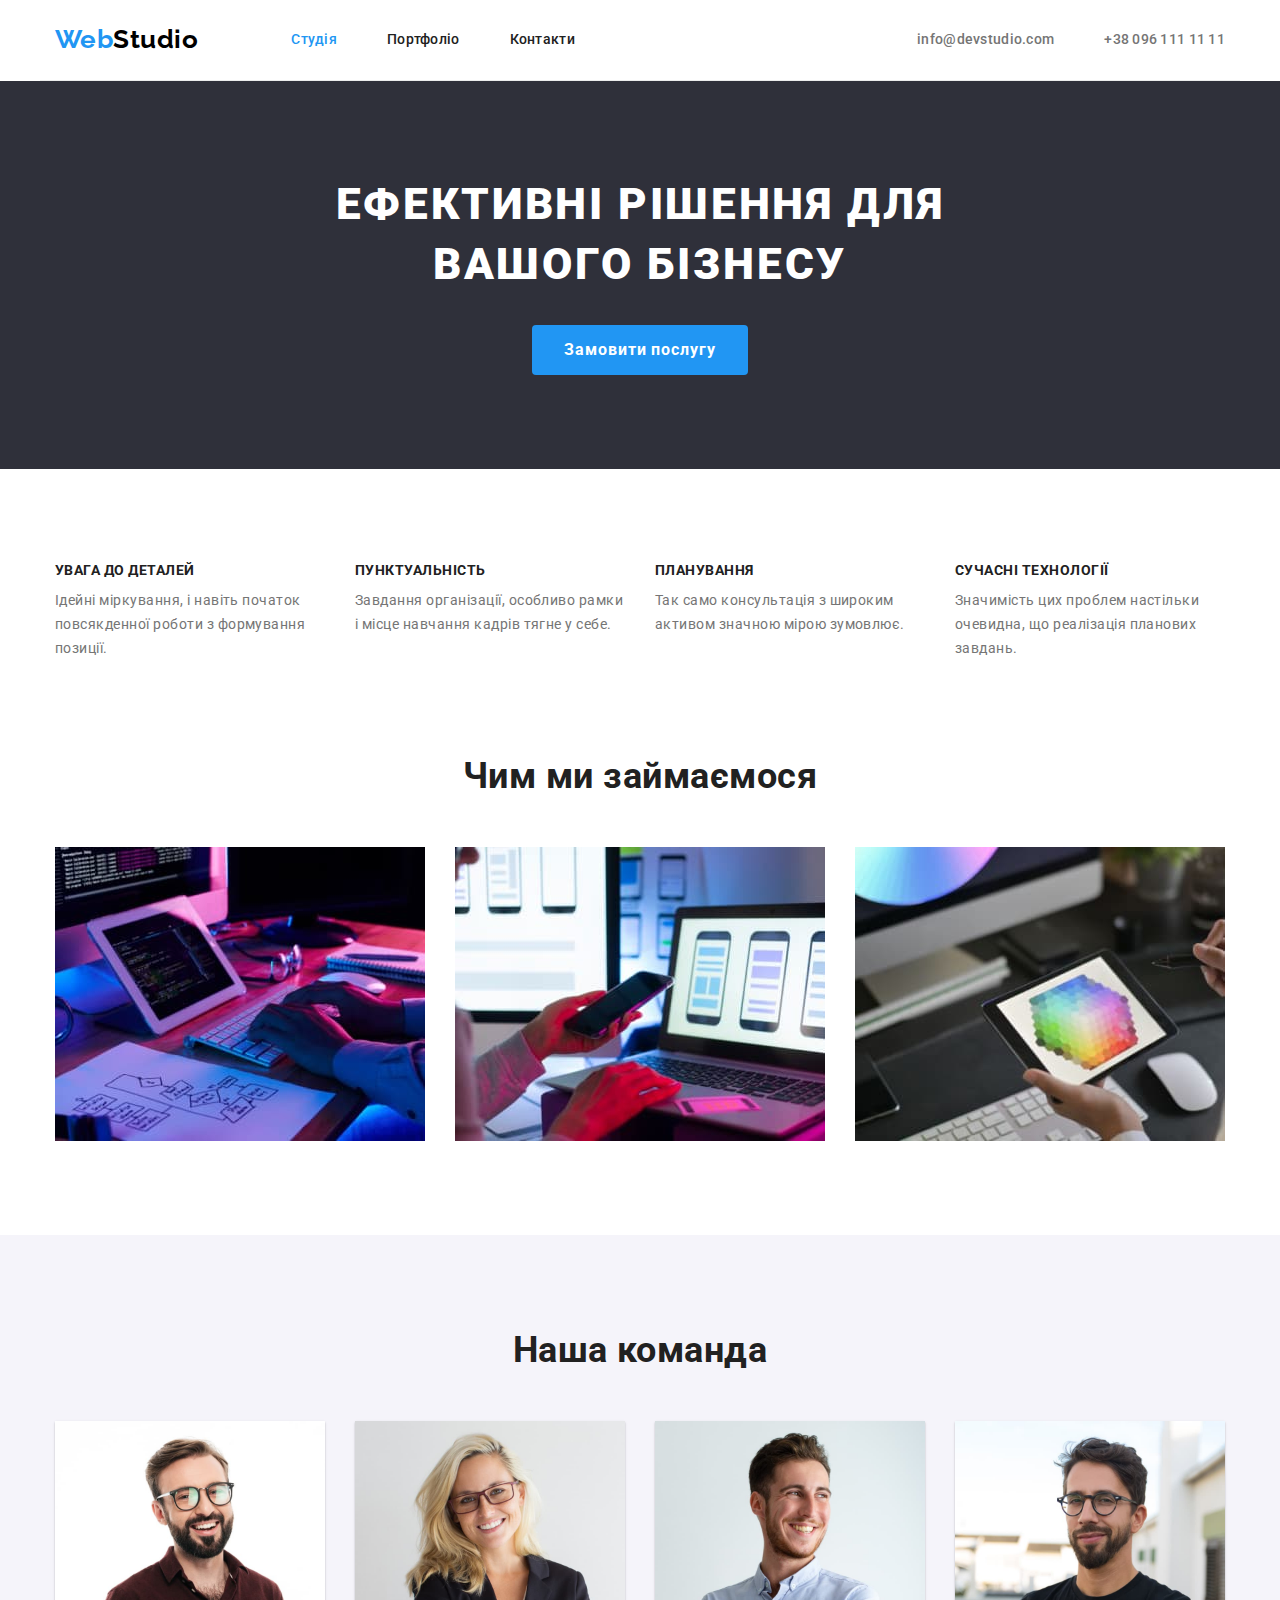
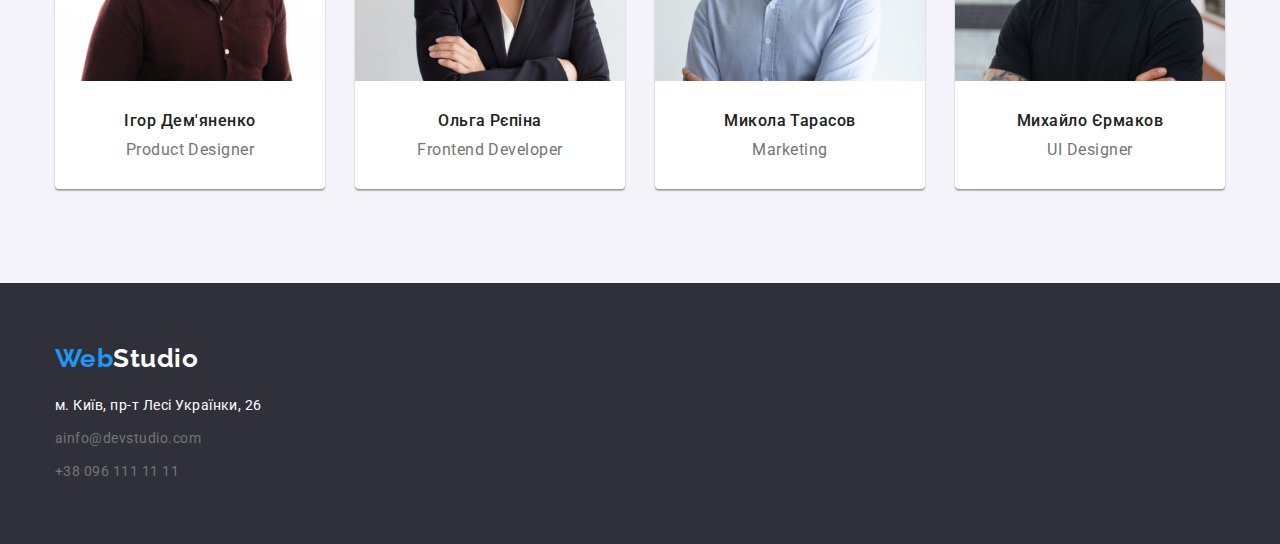
==== index.html @ 68eb2c41 "клонує з goit-markup-hw-03" ====
<!DOCTYPE html>
<html lang="uk">
  <head>
    <meta charset="UTF-8" />
    <meta http-equiv="X-UA-Compatible" content="IE=edge" />
    <meta name="viewport" content="width=device-width, initial-scale=1.0" />
    <title>WebStudio</title>
    <link rel="preconnect" href="https://fonts.googleapis.com" />
    <link rel="preconnect" href="https://fonts.gstatic.com" crossorigin />
    <link
      href="https://fonts.googleapis.com/css2?family=Raleway:wght@700&family=Roboto:wght@400;500;700;900&display=swap"
      rel="stylesheet"
    />
    <link
      rel="stylesheet"
      href="https://cdnjs.cloudflare.com/ajax/libs/modern-normalize/1.1.0/modern-normalize.min.css"
    />
    <link rel="stylesheet" href="./css/styles.css" />
  </head>
  <body>
    <header>
      <div class="container navigation">
        <nav class="site-nav">
          <a href="./index.html" lang="en" class="logo">
            <span class="logo-web">Web</span
            ><span class="logo-studio">Studio</span>
          </a>
          <ul class="site-nav list">
            <li class="site-nav-item">
              <a class="site-nav-link current" href="./index.html">Студія</a>
            </li>
            <li class="site-nav-item">
              <a class="site-nav-link" href="./portfolio.html">Портфоліо</a>
            </li>
            <li class="site-nav-item">
              <a class="site-nav-link" href="#">Контакти</a>
            </li>
          </ul>
        </nav>
        <ul class="contacts list">
          <li class="site-nav-item">
            <a class="contacts-link" href="mailto:info@devstudio.com"
              >info@devstudio.com</a
            >
          </li>
          <li class="site-nav-item">
            <a class="contacts-link" href="tel:+380961111111"
              >+38 096 111 11 11</a
            >
          </li>
        </ul>
      </div>
    </header>
    <main>
      <section class="section hero">
        <div class="container">
          <h1 class="hero-title">Ефективні рішення для вашого бізнесу</h1>
          <button class="hero-button" type="button">Замовити послугу</button>
        </div>
      </section>
      <section class="section">
        <div class="container">
          <h2 class="visually-hidden">Основні переваги</h2>
          <ul class="advantages-list list">
            <li class="avantages-item">
              <h3 class="advantages-secondary-title">Увага до деталей</h3>
              <p class="advantages-text">
                Ідейні міркування, і навіть початок повсякденної роботи з
                формування позиції.
              </p>
            </li>
            <li class="avantages-item">
              <h3 class="advantages-secondary-title">Пунктуальність</h3>
              <p class="advantages-text">
                Завдання організації, особливо рамки і місце навчання кадрів
                тягне у себе.
              </p>
            </li>
            <li class="avantages-item">
              <h3 class="advantages-secondary-title">Планування</h3>
              <p class="advantages-text">
                Так само консультація з широким активом значною мірою зумовлює.
              </p>
            </li>
            <li class="avantages-item">
              <h3 class="advantages-secondary-title">Сучасні технології</h3>
              <p class="advantages-text">
                Значимість цих проблем настільки очевидна, що реалізація
                планових завдань.
              </p>
            </li>
          </ul>
        </div>
      </section>
      <section class="section list">
        <div class="container">
          <h2 class="section-title centered">Чим ми займаємося</h2>
          <ul class="price-list list">
            <li class="price-list-item">
              <img
                src="./images/box1.jpg"
                alt="людина працює за компютером"
                width="370"
              />
            </li>
            <li class="price-list-item">
              <img
                src="./images/box2.jpg"
                alt="людина переглядає сайт"
                width="370"
              />
            </li>
            <li class="price-list-item">
              <img
                src="./images/box3.jpg"
                alt="людина вибирає колір "
                width="370"
              />
            </li>
          </ul>
        </div>
      </section>
      <section class="section team">
        <div class="container">
          <h2 class="section-title centered">Наша команда</h2>
          <ul class="team-list list">
            <li class="team-cards">
              <img
                src="./images/igor.jpg"
                alt="Ігор Дем'яненко"
                width="270"
                height="260"
              />
              <div class="team-list-text">
                <h3 class="team-title">Ігор Дем'яненко</h3>
                <p class="team-text" lang="en">Product Designer</p>
              </div>
            </li>
            <li class="team-cards">
              <img
                src="./images/olga.jpg"
                alt="Ольга Рєпіна"
                width="270"
                height="260"
              />
              <div class="team-list-text">
                <h3 class="team-title">Ольга Рєпіна</h3>
                <p class="team-text" lang="en">Frontend Developer</p>
              </div>
            </li>
            <li class="team-cards">
              <img
                src="./images/mukola.jpg"
                alt="Микола Тарасов"
                width="270"
                height="260"
              />
              <div class="team-list-text">
                <h3 class="team-title">Микола Тарасов</h3>
                <p class="team-text" lang="en">Marketing</p>
              </div>
            </li>
            <li class="team-cards">
              <img
                src="./images/myhailo.jpg"
                alt="Микола Тарасов"
                width="270"
                height="260"
              />
              <div class="team-list-text">
                <h3 class="team-title">Михайло Єрмаков</h3>
                <p class="team-text" lang="en">UI Designer</p>
              </div>
            </li>
          </ul>
        </div>
      </section>
    </main>
    <footer class="footer">
      <div class="container">
        <a class="logo-footer" href="./index.html" lang="en"
          ><span class="logo-web-footer">Web</span
          ><span class="logo-studio-footer">Studio</span></a
        >
        <address>
          <ul class="list">
            <li>
              <a
                class="footer-maps-link"
                href="https://goo.gl/maps/6qPxD2orj38JxUZa8"
                target="_blank"
                rel="noopener noreferrer nofollow"
                >м. Київ, пр-т Лесі Українки, 26</a
              >
            </li>
            <li>
              <a class="footer-contact-link" href="mailto:ainfo@devstudio.com"
                >ainfo@devstudio.com</a
              >
            </li>
            <li>
              <a class="footer-contact-link tell" href="tel:+380961111111"
                >+38 096 111 11 11</a
              >
            </li>
          </ul>
        </address>
      </div>
    </footer>
  </body>
</html>
---- css/styles.css ----
:root {
   --title-text-color: #212121;
   --accent-color: #2196f3;
   --primary-white-color: #ffffff;
   --primaty-text-color: #757575;
   --title-text-color: #212121;
   --bg-team-color: #f5f4fa;

}



.visually-hidden {
      position: absolute;
      white-space: nowrap;
      width: 1px;
      height: 1px;
      overflow: hidden;
      border: 0;
      padding: 0;
      clip: rect(0 0 0 0);
      clip-path: inset(50%);
      margin: -1px;
  }



body {
    background-color: #ffffff;
    color: var(--primaty-text-color);

    font-family: 'Roboto', sans-serif;
    letter-spacing: 0.03em;
}

.section {
    padding-top: 94px;
    padding-bottom: 94px;
    /* outline: 3px dashed green; */
}

.list {
    list-style: none;
    margin: 0px;
    padding: 0px;
}

.container {
    width: 100%;
    max-width: 1200px;
    margin: 0 auto;
    padding-right: 15px;
    padding-left: 15px;

    /* outline: 2px solid red; */
}

img {
    display: block;
    max-width: 100%;
    height: auto;
}


/* CSS для Index.html */

/* Хедер index.html і portfilio.html*/

.navigation {
    display: flex;
    padding-top: 24px;
    padding-bottom: 25px;
    border-bottom: 1px solid #ececec;
    
}
.logo {
    margin-right: 93px;

    font-family: 'Raleway', sans-serif;
    font-weight: 700;
    font-size: 26px;
    line-height: 1.19;
    text-decoration: none;
    cursor: pointer;
}
.logo-web{
    padding-top: 24px;
    padding-bottom: 25px;

    color: #2196f3; 
    
}

.logo-studio{
    padding-top: 24px;
    padding-bottom: 25px; 

    color: #000000;  
}

.site-nav {
    display: flex;
    align-items: center;
}

.site-nav-item:not(:last-child){
    margin-right: 50px;
}

.site-nav-link {
    padding-top: 32px;
    padding-bottom: 32px;

    color: var(--title-text-color);
    font-weight: 500;
    font-size: 14px;
    line-height: 1.14;
    letter-spacing: 0.02em;
    text-decoration: none;
    cursor: pointer;
}
.site-nav-link:hover,
.site-nav-link:focus {
    color: var(--accent-color); 
}

.site-nav-link.current {
    color: var(--accent-color);
}

/* Контакти */

.contacts {
    display: flex;
    margin: 0px;
    margin-left: auto;
    align-items: center;
}
.contacts-link {
    padding-top: 32px;
    padding-bottom: 32px;

    color: var(--primaty-text-color); 
    font-weight: 500;
    font-size: 14px;
    line-height: 1.14;
    letter-spacing: 0.02em;
    text-decoration: none;
    cursor: pointer;
}

.contacts-link:hover,
.contacts-link:focus {
    color: var(--accent-color); 
} 
/* Мейн */
/* фон герою додав щоб було видно заголовок */

/* Герой */
.hero{
    background-color: #2f303a; 
    text-align: center;
}

.section-title.centered {
    text-align: center;
}

.hero-title {
    height: 120px;
    width: 696px;
    margin: 0 auto;
    margin-bottom: 30px;

    color: #ffffff; 
    font-weight: 900;
    font-size: 44px;
    line-height: 1.36;
    letter-spacing: 0.06em;
    text-transform: uppercase;
}

.hero-button {
    padding: 10px 32px;
    border: 0px solid transparent;
    border-radius: 4px;

    background-color: var(--accent-color); 
    color: var(--primary-white-color);   
    font-style: inherit;
    font-weight: 700;
    font-size: 16px;
    line-height: 1.9;
    letter-spacing: 0.06em;
    cursor: pointer;
}

.hero-button:hover,
.hero-button:focus {
    background: #188ce8;
    box-shadow: 0px 4px 4px rgba(0, 0, 0, 0.15);
}

 /* Переваги */

 .advantages-list {
    display: flex;
 }

 .avantages-item {
    width: calc((100% - 3 * 30px)/4);
    margin-right: 30px;
 }
 
 .avantages-item:last-child {
    margin-right: 0;
 }

.advantages-secondary-title {
    margin-top: 0px;
    margin-bottom: 10px;

    color: var(--title-text-color);
    font-weight: 700;
    font-size: 14px;
    line-height: 1.14;
    text-transform: uppercase;
}

.advantages-text {
    margin: 0px;

    font-size: 14px;
    line-height: 1.71;
}

/* Чим ми займаємось */


.section-title {
    margin-top: 0px;
    margin-bottom: 50px;

    color: var(--title-text-color);
    font-weight: 700;
    font-size: 36px;
    line-height: 1.17;
}

.price-list {
    display: flex;
}

.price-list-item {
    width: calc((100%-60px)/3);
}

.price-list-item:not(:last-child) {
    margin-right: 30px;
}

.section.list {
    padding-top: 0px;
    padding-bottom: 94px; 
}


/* Наша команда */

.section.team {
    background-color: #f5f4fA;;
}

.team-list {
    display: flex;
}

.team-cards {
    background: #ffffff;
    width: calc((100%-90px)/4);
    box-shadow: 0px 1px 3px rgba(0, 0, 0, 0.12),
                0px 1px 1px rgba(0, 0, 0, 0.14),
                0px 2px 1px rgba(0, 0, 0, 0.2);
    border-radius: 0px 0px 4px 4px;
}

.team-cards:not(:last-child) {
    margin-right: 30px;
}

.team-list-text {
    padding-top: 30px;
    padding-bottom: 30px;
    text-align: center;
}


.team-title {
    margin-top: 0px;
    margin-bottom: 10px;

    color: var(--title-text-color);
    font-weight: 500;
    font-size: 16px;
    line-height: 1.19;
    text-align: center; 
}

.team-text {
    margin: 0px;

    font-size: 16px;
    line-height: 1.19;
    text-align: center;
}

/* Футер index.html і portfilio.html*/
.footer{
    padding-top: 60px;
    padding-bottom: 60px;

    background-color: #2f303a; 
}

.logo-footer{
    display: inline-block;
    margin-bottom: 20px;

    font-family: 'Raleway', sans-serif;
    font-weight: 700;
    font-size: 26px;
    line-height: 1.19;
    text-decoration: none;
    cursor: pointer;
}

.footer-maps-link,
.footer-contact-link {
    display: inline-block;
    
}

.logo-web-footer{
    color: #2196f3; 
}

.logo-studio-footer{
    color: #ffffff; 
}

.footer-maps-link {
    margin-bottom: 9px;

    color: #ffffff;
    font-style: normal;
    font-weight: 400; 
    font-size: 14px;
    line-height: 1.71;
    text-decoration: none;
    cursor: pointer;
}

.footer-contact-link {
    margin-bottom: 9px;

    color: #757575;
    font-style: normal;
    font-weight: 400;
    font-size: 14px;
    line-height: 1.71;
    text-decoration: none;

    cursor: pointer;
}

.footer-contact-link.tell {
    margin-bottom: 0px;
}


.footer-maps-link:hover,
.footer-contact-link:hover {
    color: var(--accent-color);
}

.footer-maps-link:focus,
.footer-contact-link:focus {
    color: var(--accent-color);
}




/* CSS для portfolio.html */

.portfolio-button {
    display: flex;
    justify-content: center;
    margin-bottom: 50px;

    background: var(--primary-white-color);
    
}
.portfolio-button-filter.first {
    padding-right: 25px;
    padding-left: 25px;
}

.portfolio-button-filter {
    padding: 6px 22px;

    color: #212121;
    background-color: #f5f4fA;
    font-family: inherit;
    font-weight: 500;
    font-size: 16px;
    line-height: 26px;
    cursor: pointer;
    
    border: 0px solid transparent;
    border-radius: 4px;
}

.portfolio-button-item:not(:last-child) {
    margin-right: 8px;
}


.portfolio-button-filter:hover{
    color: #ffffff;
    background: #2196f3;
    border-radius: 4px;
    
    box-shadow: 0px 3px 1px rgba(0, 0, 0, 0.1), 
    0px 1px 2px rgba(0, 0, 0, 0.08), 
    0px 2px 2px rgba(0, 0, 0, 0.12);
    
}

.portfolio-list {
    display: flex;
    flex-wrap: wrap; 
}

.portfolio-list-item{
    width: 370px;
    border: 1px solid #EEEEEE;
}

.portfolio-list-item:not(:nth-child(3n)) {
    margin-right: 30px;
}

.portfolio-list-item:not(:nth-last-child(-n+3)) {
    margin-bottom: 30px;
}


.portfolio-title {
    margin-top: 0px;
    margin-bottom: 4px;
   
    color: var(--title-text-color);
    font-weight: 700;
    font-size: 18px;
    line-height: 2;
    letter-spacing: 0.06em;

}

.portfolio-text { 
    margin: 0px;

    font-size: 16px;
    line-height: 1.9;
}

.portfolio-list-text {
    padding: 20px 24px;
}
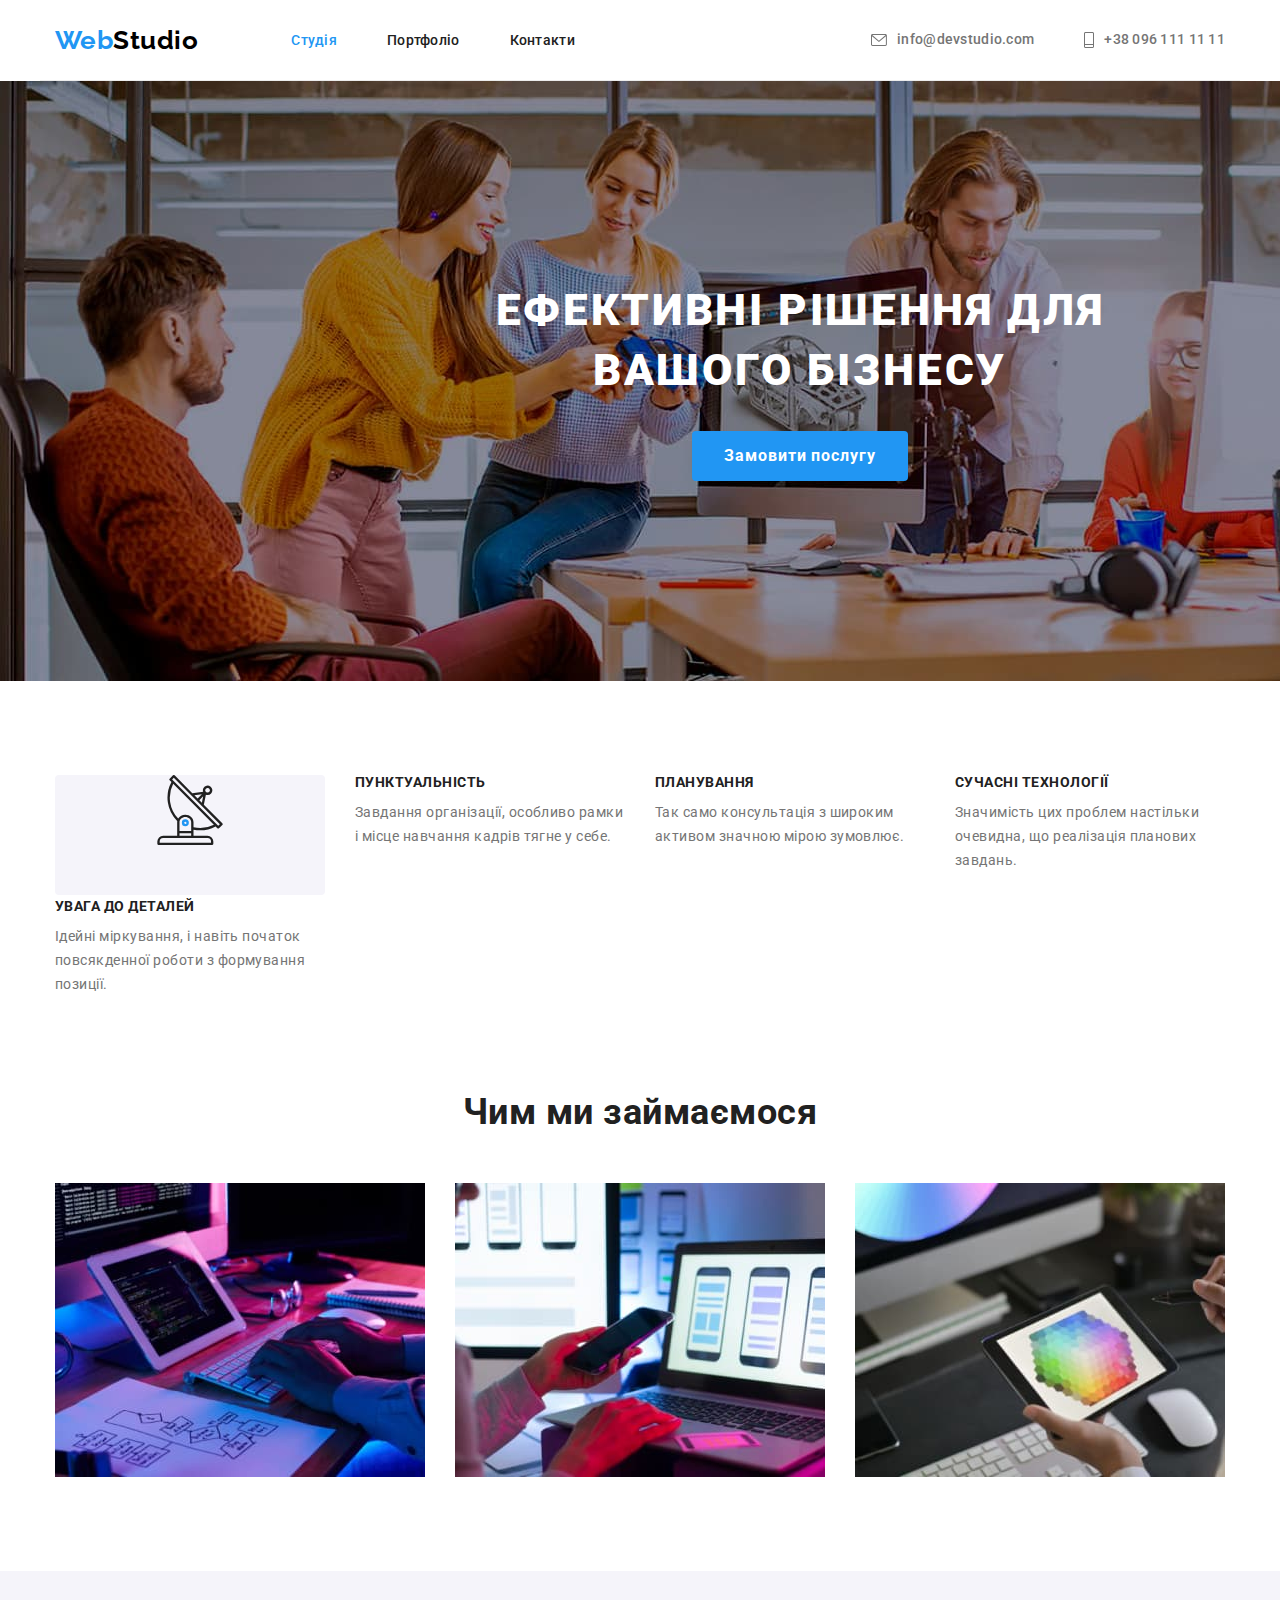
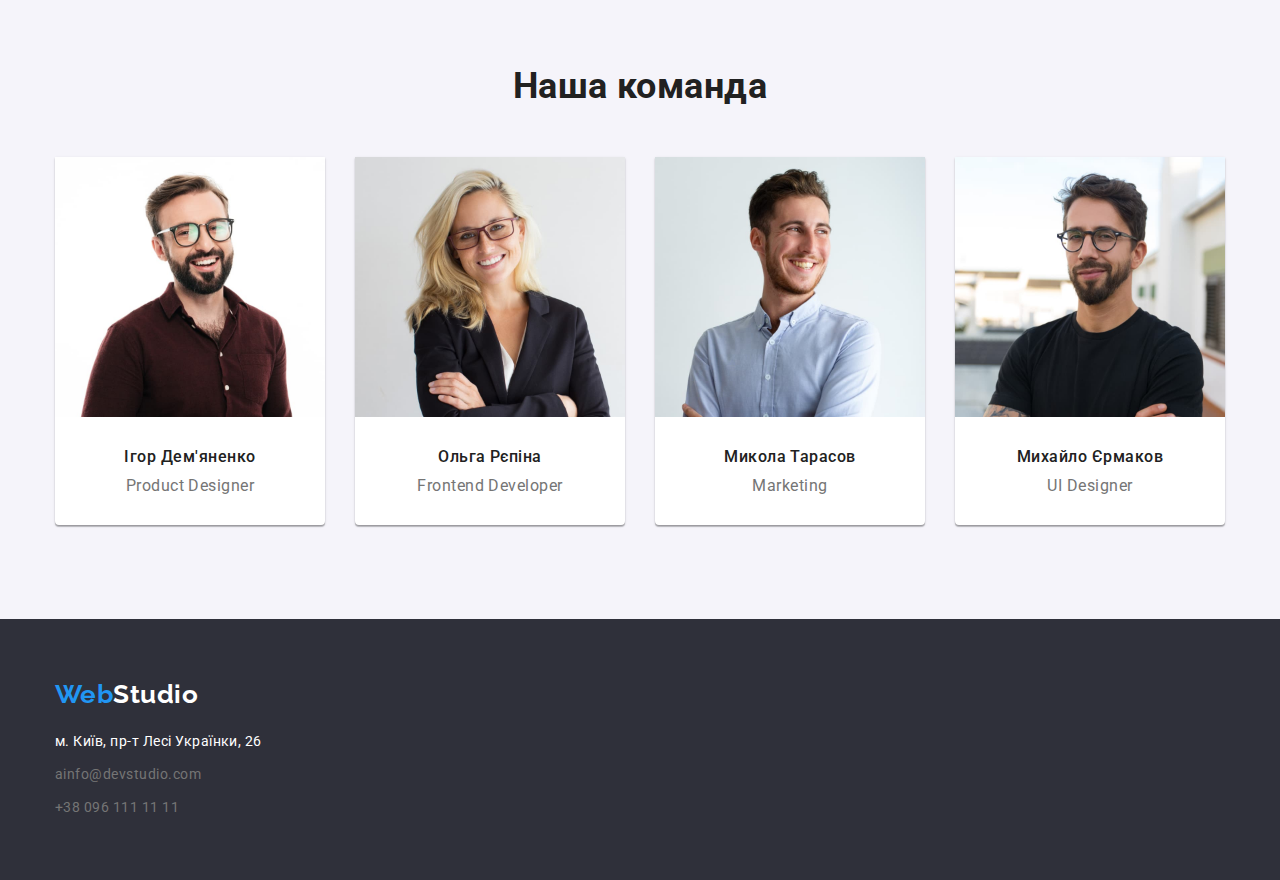
==== commit dc14c03d: "Додає фон герою і конферт і тел" ====
--- a/index.html
+++ b/index.html
@@ -39,23 +39,39 @@
         </nav>
         <ul class="contacts list">
           <li class="site-nav-item">
-            <a class="contacts-link" href="mailto:info@devstudio.com"
-              >info@devstudio.com</a
+            <a class="contacts-link" href="mailto:info@devstudio.com">
+              <svg class="contacts-icon">
+                <use
+                  href="./images/icons.svg#icon-envelope"
+                  width="16px"
+                  height="12px"
+                ></use>
+              </svg>
+              info@devstudio.com</a
             >
           </li>
           <li class="site-nav-item">
-            <a class="contacts-link" href="tel:+380961111111"
-              >+38 096 111 11 11</a
+            <a class="contacts-link" href="tel:+380961111111">
+              <svg class="contacts-icon-tell">
+                <use
+                  href="./images/icons.svg#icon-smartphone"
+                  width="10px"
+                  height="16px"
+                ></use>
+              </svg>
+              +38 096 111 11 11</a
             >
           </li>
         </ul>
       </div>
     </header>
     <main>
-      <section class="section hero">
-        <div class="container">
-          <h1 class="hero-title">Ефективні рішення для вашого бізнесу</h1>
-          <button class="hero-button" type="button">Замовити послугу</button>
+      <section class="section-hero">
+        <div class="container">
+          <div class="hero-pos">
+            <h1 class="hero-title">Ефективні рішення для вашого бізнесу</h1>
+            <button class="hero-button" type="button">Замовити послугу</button>
+          </div>
         </div>
       </section>
       <section class="section">
@@ -63,6 +79,13 @@
           <h2 class="visually-hidden">Основні переваги</h2>
           <ul class="advantages-list list">
             <li class="avantages-item">
+              <svg class="advantages-icon">
+                <use
+                  href="./images/icons.svg#icon-antenna"
+                  wight="70px"
+                  height="70px"
+                ></use>
+              </svg>
               <h3 class="advantages-secondary-title">Увага до деталей</h3>
               <p class="advantages-text">
                 Ідейні міркування, і навіть початок повсякденної роботи з
--- a/css/styles.css
+++ b/css/styles.css
@@ -5,6 +5,7 @@
    --primaty-text-color: #757575;
    --title-text-color: #212121;
    --bg-team-color: #f5f4fa;
+   --bg-color:#2f303a;
 
 }
 
@@ -68,8 +69,6 @@
 
 .navigation {
     display: flex;
-    padding-top: 24px;
-    padding-bottom: 25px;
     border-bottom: 1px solid #ececec;
     
 }
@@ -137,16 +136,34 @@
     align-items: center;
 }
 .contacts-link {
+    display: flex;
+    align-items: center;
+    gap: 10px;
+    width: 100%;
+    height: 100%;
     padding-top: 32px;
     padding-bottom: 32px;
 
     color: var(--primaty-text-color); 
+    fill: var(--primaty-text-color);
     font-weight: 500;
     font-size: 14px;
     line-height: 1.14;
     letter-spacing: 0.02em;
     text-decoration: none;
     cursor: pointer;
+}
+
+.contacts-icon {
+    width: 16px;
+    height: 12px;
+    fill: currentColor;
+}
+
+.contacts-icon-tell {
+    fill: currentColor;
+    width: 10px;
+    height: 16px;
 }
 
 .contacts-link:hover,
@@ -157,10 +174,24 @@
 /* фон герою додав щоб було видно заголовок */
 
 /* Герой */
-.hero{
-    background-color: #2f303a; 
+.section-hero{
+    margin-right: auto;
+    margin-left: auto;
+    width: 1600px;
+    height: 600px;
+    background-color: var(--bg-color);
+    background-image: url(../images/herobg.jpg);
+    background-repeat: no-repeat;
+    background-position: center;
     text-align: center;
-}
+    
+}
+
+.hero-pos {
+    padding-top: 200px;
+    padding-bottom: 200px;
+}
+
 
 .section-title.centered {
     text-align: center;
@@ -205,6 +236,13 @@
 
  .advantages-list {
     display: flex;
+ }
+
+ .advantages-icon {
+    width: 270px;
+    height: 120px;
+    background-color: #F5F4FA;
+    border-radius: 4px;
  }
 
  .avantages-item {
@@ -319,7 +357,7 @@
     padding-top: 60px;
     padding-bottom: 60px;
 
-    background-color: #2f303a; 
+    background-color: var(--bg-color);
 }
 
 .logo-footer{
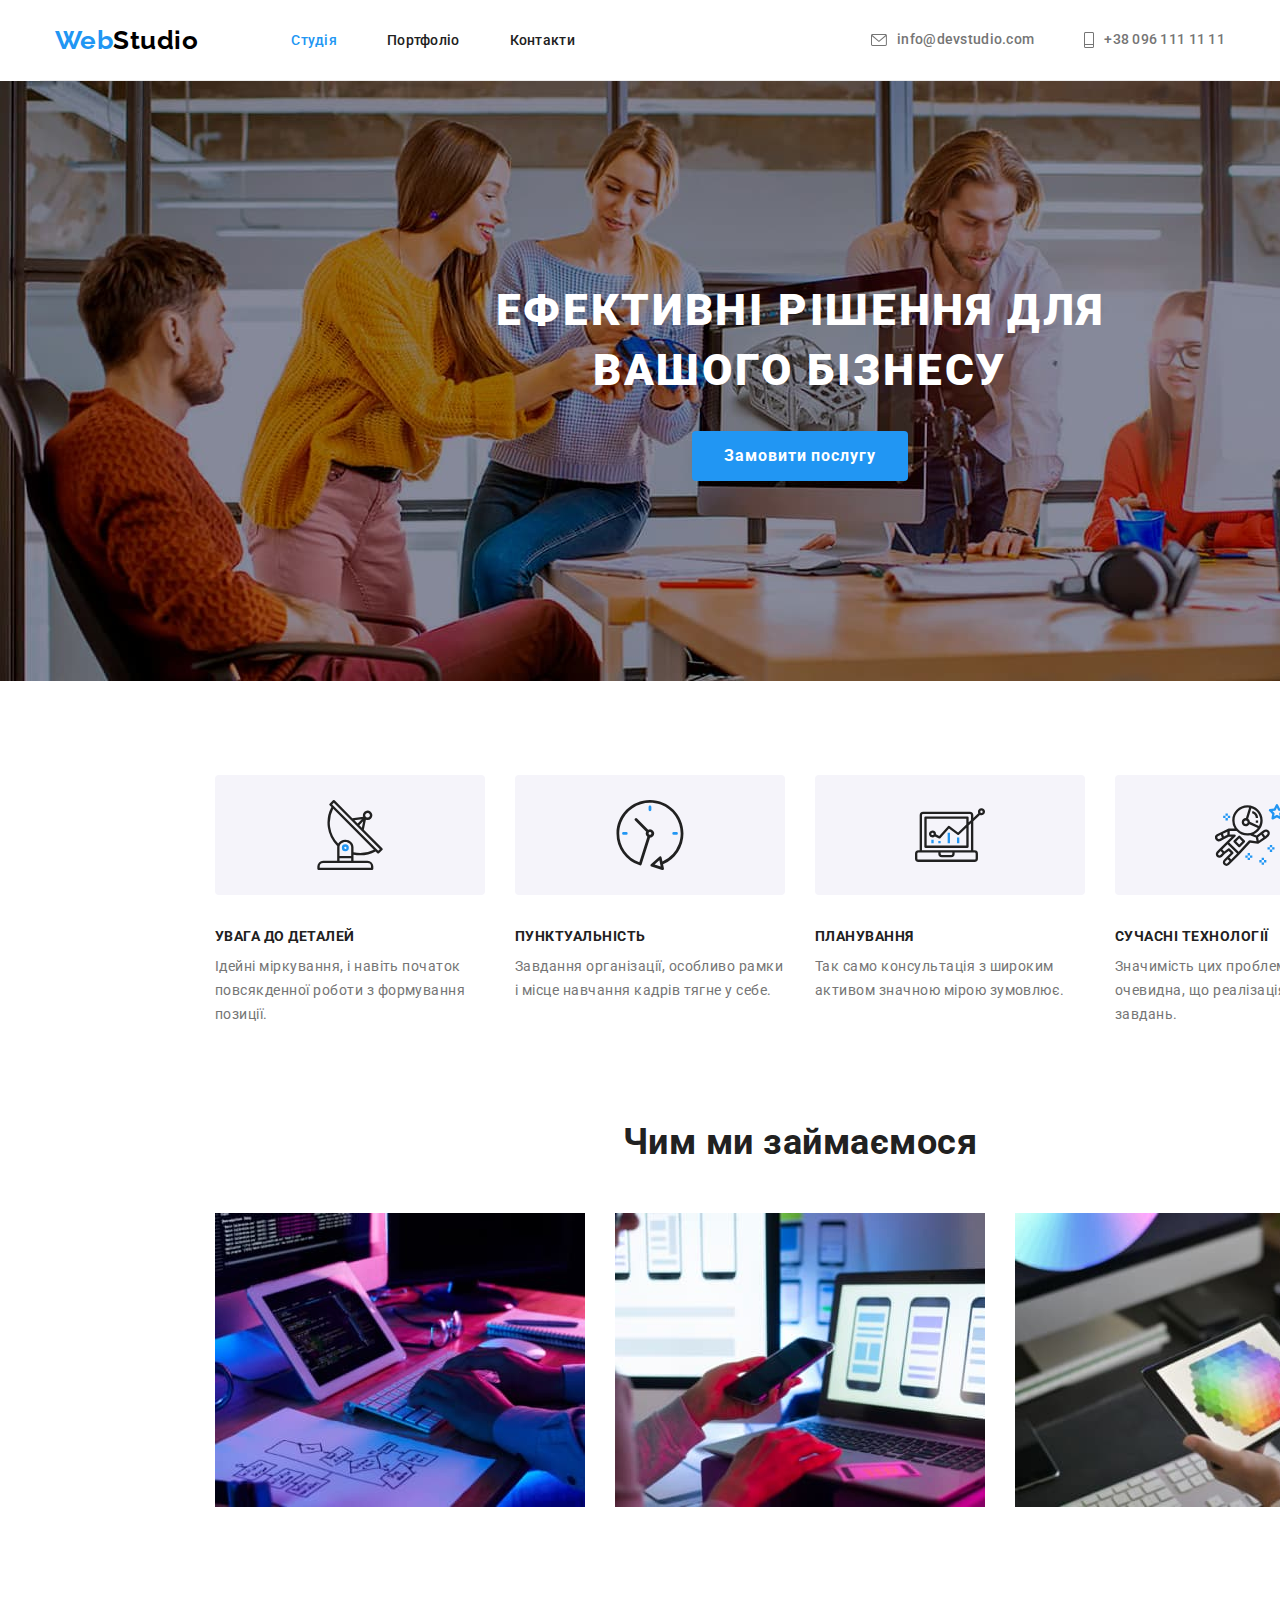
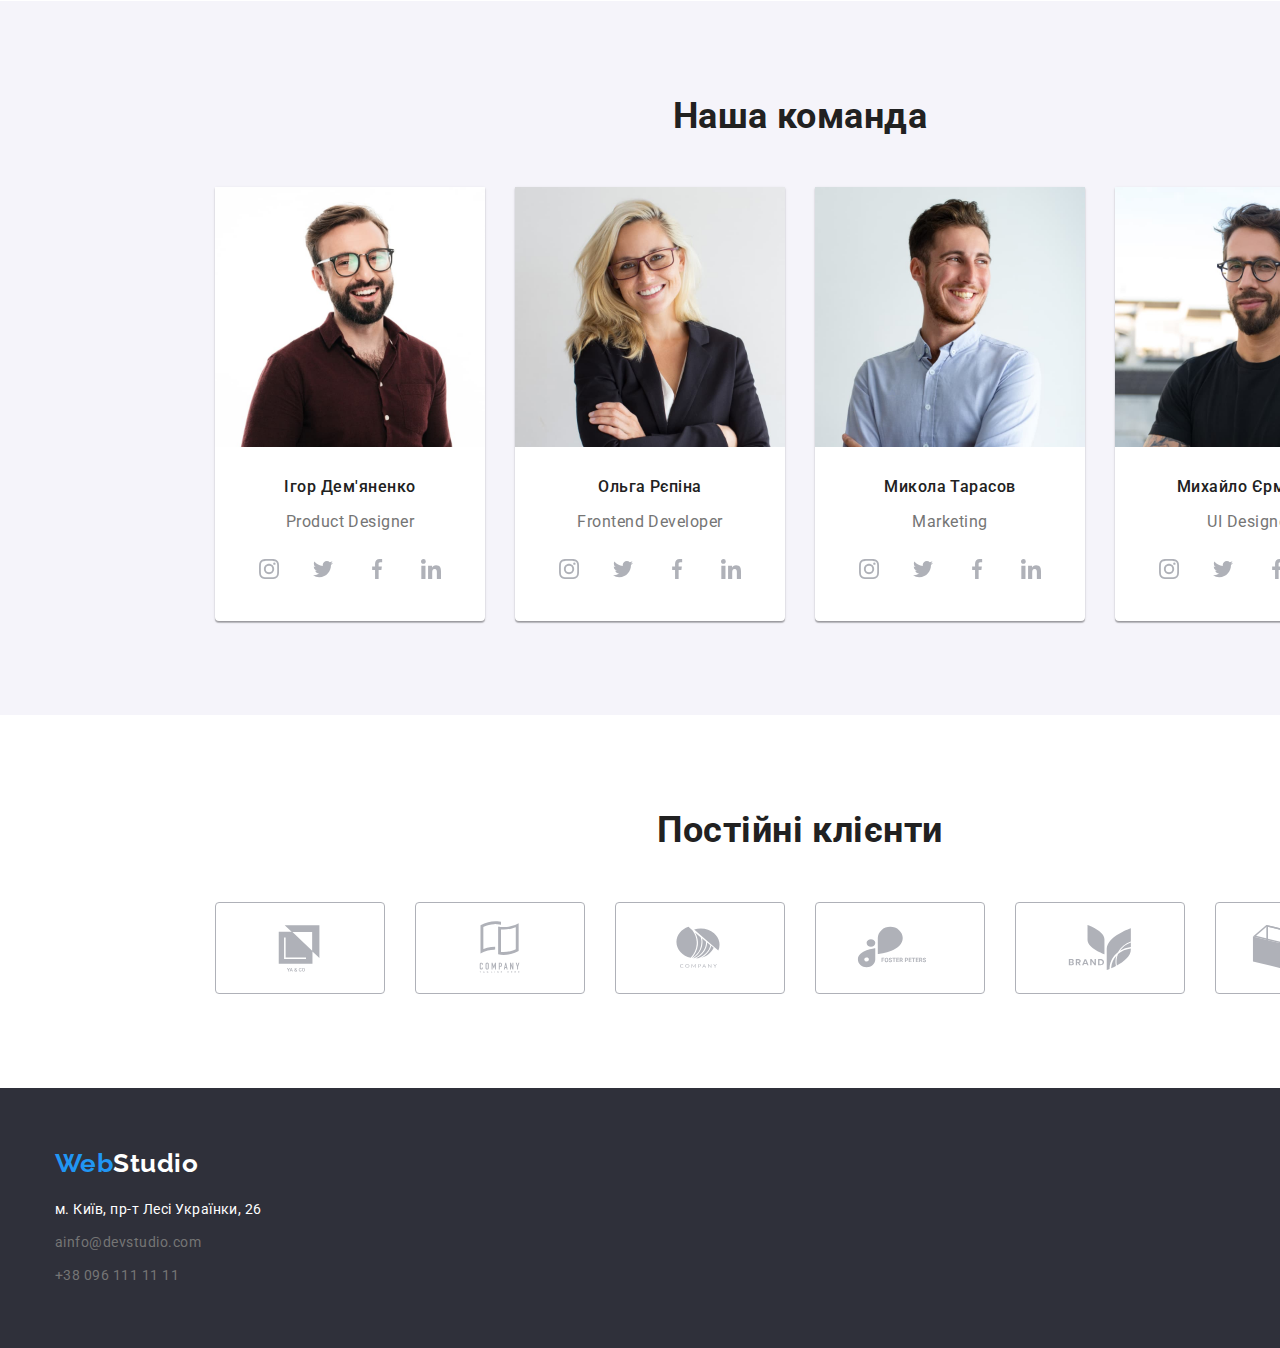
==== commit 0582359f: "Додає іконки соц-мереж і клієнтів" ====
--- a/index.html
+++ b/index.html
@@ -40,24 +40,16 @@
         <ul class="contacts list">
           <li class="site-nav-item">
             <a class="contacts-link" href="mailto:info@devstudio.com">
-              <svg class="contacts-icon">
-                <use
-                  href="./images/icons.svg#icon-envelope"
-                  width="16px"
-                  height="12px"
-                ></use>
+              <svg class="contacts-icon" width="16px" height="12px">
+                <use href="./images/icons.svg#icon-envelope"></use>
               </svg>
               info@devstudio.com</a
             >
           </li>
           <li class="site-nav-item">
             <a class="contacts-link" href="tel:+380961111111">
-              <svg class="contacts-icon-tell">
-                <use
-                  href="./images/icons.svg#icon-smartphone"
-                  width="10px"
-                  height="16px"
-                ></use>
+              <svg class="contacts-icon" width="10px" height="16px">
+                <use href="./images/icons.svg#icon-smartphone"></use>
               </svg>
               +38 096 111 11 11</a
             >
@@ -79,12 +71,8 @@
           <h2 class="visually-hidden">Основні переваги</h2>
           <ul class="advantages-list list">
             <li class="avantages-item">
-              <svg class="advantages-icon">
-                <use
-                  href="./images/icons.svg#icon-antenna"
-                  wight="70px"
-                  height="70px"
-                ></use>
+              <svg class="advantages-icon" wight="70px" height="70px">
+                <use href="./images/icons.svg#icon-antenna"></use>
               </svg>
               <h3 class="advantages-secondary-title">Увага до деталей</h3>
               <p class="advantages-text">
@@ -93,6 +81,9 @@
               </p>
             </li>
             <li class="avantages-item">
+              <svg class="advantages-icon" wight="70px" height="70px">
+                <use href="./images/icons.svg#icon-clock"></use>
+              </svg>
               <h3 class="advantages-secondary-title">Пунктуальність</h3>
               <p class="advantages-text">
                 Завдання організації, особливо рамки і місце навчання кадрів
@@ -100,12 +91,18 @@
               </p>
             </li>
             <li class="avantages-item">
+              <svg class="advantages-icon" wight="70px" height="70px">
+                <use href="./images/icons.svg#icon-diagram"></use>
+              </svg>
               <h3 class="advantages-secondary-title">Планування</h3>
               <p class="advantages-text">
                 Так само консультація з широким активом значною мірою зумовлює.
               </p>
             </li>
             <li class="avantages-item">
+              <svg class="advantages-icon" wight="70px" height="70px">
+                <use href="./images/icons.svg#icon-astronaut"></use>
+              </svg>
               <h3 class="advantages-secondary-title">Сучасні технології</h3>
               <p class="advantages-text">
                 Значимість цих проблем настільки очевидна, що реалізація
@@ -157,6 +154,36 @@
               <div class="team-list-text">
                 <h3 class="team-title">Ігор Дем'яненко</h3>
                 <p class="team-text" lang="en">Product Designer</p>
+                <ul class="team-net list">
+                  <li class="team-item">
+                    <a class="team-link" href="">
+                      <svg class="team-icon" width="20px" height="20px">
+                        <use href="./images/icons.svg#icon-instagram"></use>
+                      </svg>
+                    </a>
+                  </li>
+                  <li>
+                    <a class="team-link" href="">
+                      <svg class="team-icon" width="20px" height="20px">
+                        <use href="./images/icons.svg#icon-twitter"></use>
+                      </svg>
+                    </a>
+                  </li>
+                  <li>
+                    <a class="team-link" href="">
+                      <svg class="team-icon" width="20px" height="20px">
+                        <use href="./images/icons.svg#icon-facebook"></use>
+                      </svg>
+                    </a>
+                  </li>
+                  <li>
+                    <a class="team-link" href="">
+                      <svg class="team-icon" width="20px" height="20px">
+                        <use href="./images/icons.svg#icon-linkedin"></use>
+                      </svg>
+                    </a>
+                  </li>
+                </ul>
               </div>
             </li>
             <li class="team-cards">
@@ -169,6 +196,36 @@
               <div class="team-list-text">
                 <h3 class="team-title">Ольга Рєпіна</h3>
                 <p class="team-text" lang="en">Frontend Developer</p>
+                <ul class="team-net list">
+                  <li class="team-item">
+                    <a class="team-link" href="">
+                      <svg class="team-icon" width="20px" height="20px">
+                        <use href="./images/icons.svg#icon-instagram"></use>
+                      </svg>
+                    </a>
+                  </li>
+                  <li>
+                    <a class="team-link" href="">
+                      <svg class="team-icon" width="20px" height="20px">
+                        <use href="./images/icons.svg#icon-twitter"></use>
+                      </svg>
+                    </a>
+                  </li>
+                  <li>
+                    <a class="team-link" href="">
+                      <svg class="team-icon" width="20px" height="20px">
+                        <use href="./images/icons.svg#icon-facebook"></use>
+                      </svg>
+                    </a>
+                  </li>
+                  <li>
+                    <a class="team-link" href="">
+                      <svg class="team-icon" width="20px" height="20px">
+                        <use href="./images/icons.svg#icon-linkedin"></use>
+                      </svg>
+                    </a>
+                  </li>
+                </ul>
               </div>
             </li>
             <li class="team-cards">
@@ -181,6 +238,36 @@
               <div class="team-list-text">
                 <h3 class="team-title">Микола Тарасов</h3>
                 <p class="team-text" lang="en">Marketing</p>
+                <ul class="team-net list">
+                  <li class="team-item">
+                    <a class="team-link" href="">
+                      <svg class="team-icon" width="20px" height="20px">
+                        <use href="./images/icons.svg#icon-instagram"></use>
+                      </svg>
+                    </a>
+                  </li>
+                  <li>
+                    <a class="team-link" href="">
+                      <svg class="team-icon" width="20px" height="20px">
+                        <use href="./images/icons.svg#icon-twitter"></use>
+                      </svg>
+                    </a>
+                  </li>
+                  <li>
+                    <a class="team-link" href="">
+                      <svg class="team-icon" width="20px" height="20px">
+                        <use href="./images/icons.svg#icon-facebook"></use>
+                      </svg>
+                    </a>
+                  </li>
+                  <li>
+                    <a class="team-link" href="">
+                      <svg class="team-icon" width="20px" height="20px">
+                        <use href="./images/icons.svg#icon-linkedin"></use>
+                      </svg>
+                    </a>
+                  </li>
+                </ul>
               </div>
             </li>
             <li class="team-cards">
@@ -193,7 +280,86 @@
               <div class="team-list-text">
                 <h3 class="team-title">Михайло Єрмаков</h3>
                 <p class="team-text" lang="en">UI Designer</p>
+                <ul class="team-net list">
+                  <li class="team-item">
+                    <a class="team-link" href="">
+                      <svg class="team-icon" width="20px" height="20px">
+                        <use href="./images/icons.svg#icon-instagram"></use>
+                      </svg>
+                    </a>
+                  </li>
+                  <li>
+                    <a class="team-link" href="">
+                      <svg class="team-icon" width="20px" height="20px">
+                        <use href="./images/icons.svg#icon-twitter"></use>
+                      </svg>
+                    </a>
+                  </li>
+                  <li>
+                    <a class="team-link" href="">
+                      <svg class="team-icon" width="20px" height="20px">
+                        <use href="./images/icons.svg#icon-facebook"></use>
+                      </svg>
+                    </a>
+                  </li>
+                  <li>
+                    <a class="team-link" href="">
+                      <svg class="team-icon" width="20px" height="20px">
+                        <use href="./images/icons.svg#icon-linkedin"></use>
+                      </svg>
+                    </a>
+                  </li>
+                </ul>
               </div>
+            </li>
+          </ul>
+        </div>
+      </section>
+      <section class="section">
+        <div class="container">
+          <h2 class="section-title centered">Постійні клієнти</h2>
+          <ul class="clients list">
+            <li class="clients-item">
+              <a class="clients-link" href=""
+                ><svg class="clients-icon" width="106px" height="60px">
+                  <use href="./images/icons.svg#icon-yaco"></use>
+                </svg>
+              </a>
+            </li>
+            <li class="clients-item">
+              <a class="clients-link" href=""
+                ><svg class="clients-icon" width="106px" height="60px">
+                  <use href="./images/icons.svg#icon-company"></use>
+                </svg>
+              </a>
+            </li>
+            <li class="clients-item">
+              <a class="clients-link" href=""
+                ><svg class="clients-icon" width="106px" height="60px">
+                  <use href="./images/icons.svg#icon-companny"></use>
+                </svg>
+              </a>
+            </li>
+            <li class="clients-item">
+              <a class="clients-link" href=""
+                ><svg class="clients-icon" width="106px" height="60px">
+                  <use href="./images/icons.svg#icon-foster"></use>
+                </svg>
+              </a>
+            </li>
+            <li class="clients-item">
+              <a class="clients-link" href=""
+                ><svg class="clients-icon" width="106px" height="60px">
+                  <use href="./images/icons.svg#icon-brand"></use>
+                </svg>
+              </a>
+            </li>
+            <li class="clients-item">
+              <a class="clients-link" href=""
+                ><svg class="clients-icon" width="106px" height="60px">
+                  <use href="./images/icons.svg#icon-companytegline"></use>
+                </svg>
+              </a>
             </li>
           </ul>
         </div>
--- a/css/styles.css
+++ b/css/styles.css
@@ -6,9 +6,9 @@
    --title-text-color: #212121;
    --bg-team-color: #f5f4fa;
    --bg-color:#2f303a;
-
-}
-
+   --icon-color: #AFB1B8;
+
+}
 
 
 .visually-hidden {
@@ -34,17 +34,22 @@
     letter-spacing: 0.03em;
 }
 
-.section {
-    padding-top: 94px;
-    padding-bottom: 94px;
-    /* outline: 3px dashed green; */
-}
-
 .list {
     list-style: none;
     margin: 0px;
     padding: 0px;
 }
+
+.section {
+    margin-right: auto;
+    margin-left: auto;
+    padding-top: 94px;
+    padding-bottom: 94px;
+    width: 1600px;
+    /* outline: 3px dashed green; */
+}
+
+
 
 .container {
     width: 100%;
@@ -145,7 +150,7 @@
     padding-bottom: 32px;
 
     color: var(--primaty-text-color); 
-    fill: var(--primaty-text-color);
+    
     font-weight: 500;
     font-size: 14px;
     line-height: 1.14;
@@ -155,15 +160,7 @@
 }
 
 .contacts-icon {
-    width: 16px;
-    height: 12px;
     fill: currentColor;
-}
-
-.contacts-icon-tell {
-    fill: currentColor;
-    width: 10px;
-    height: 16px;
 }
 
 .contacts-link:hover,
@@ -241,8 +238,11 @@
  .advantages-icon {
     width: 270px;
     height: 120px;
-    background-color: #F5F4FA;
+    padding: 25px 100px;
+    margin-bottom: 30px;
+    background-color: #f5f4fa;
     border-radius: 4px;
+    
  }
 
  .avantages-item {
@@ -345,12 +345,61 @@
 }
 
 .team-text {
-    margin: 0px;
+    margin: 16px;
 
     font-size: 16px;
     line-height: 1.19;
     text-align: center;
 }
+
+.team-net {
+    display: flex;
+    justify-content: center;
+    gap: 10px;
+}
+
+.team-link {
+    display: flex;
+    width: 44px;
+    height: 44px;
+    align-items: center;
+    justify-content: center;
+    border-radius: 50%;
+    color: var(--icon-color);
+}
+
+.team-icon {
+    fill: currentColor;
+}
+
+
+/* Постійні клієнти */
+.clients {
+    display: flex;
+    justify-content: center;
+    gap: 30px;
+}
+
+.clients-item {
+    width: calc((100% - 5*30px) / 6);
+    height: 92px;  
+    border: 1px solid #afb1b8;
+    border-radius: 4px;
+}
+
+.clients-link {
+    display: flex;
+    width: 100%;
+    height: 100%;
+    align-items: center;
+    justify-content: center;
+    color: var(--icon-color);
+}
+
+.clients-icon {
+    fill: currentColor;
+}
+
 
 /* Футер index.html і portfilio.html*/
 .footer{
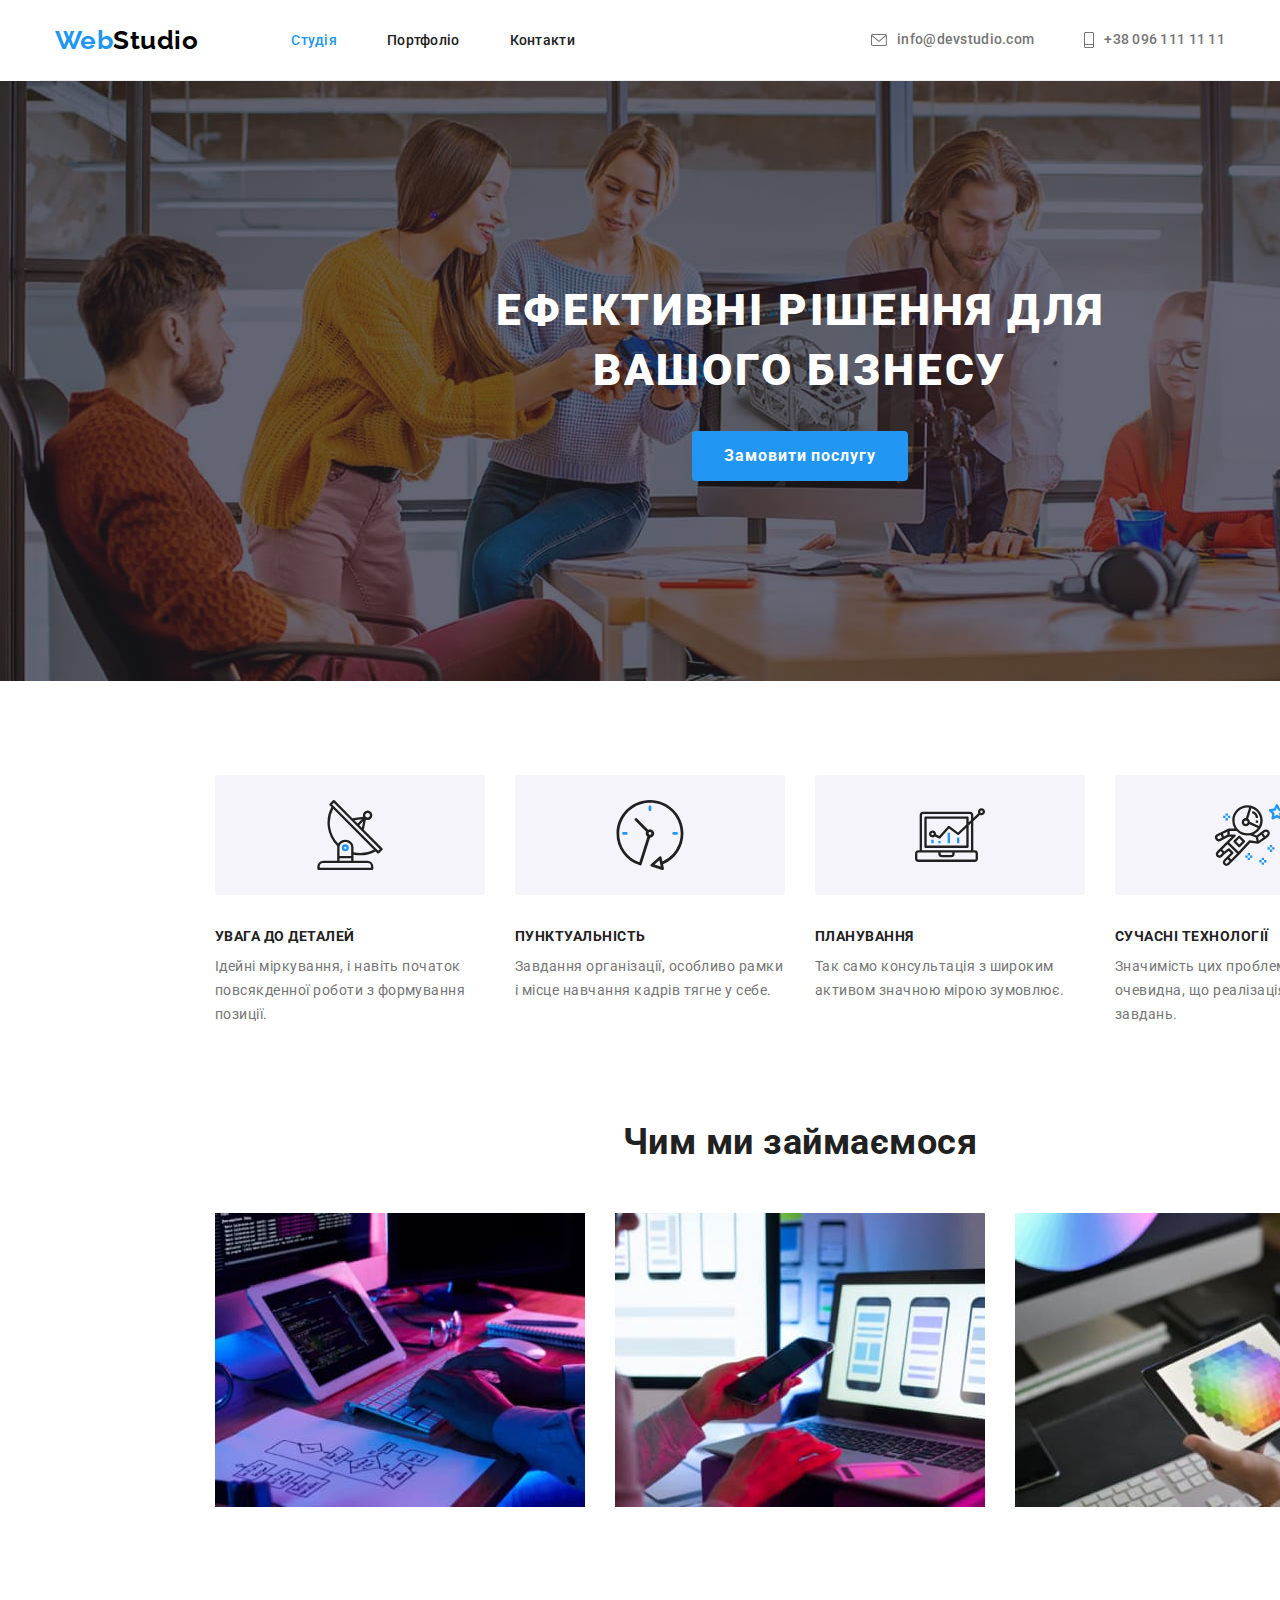
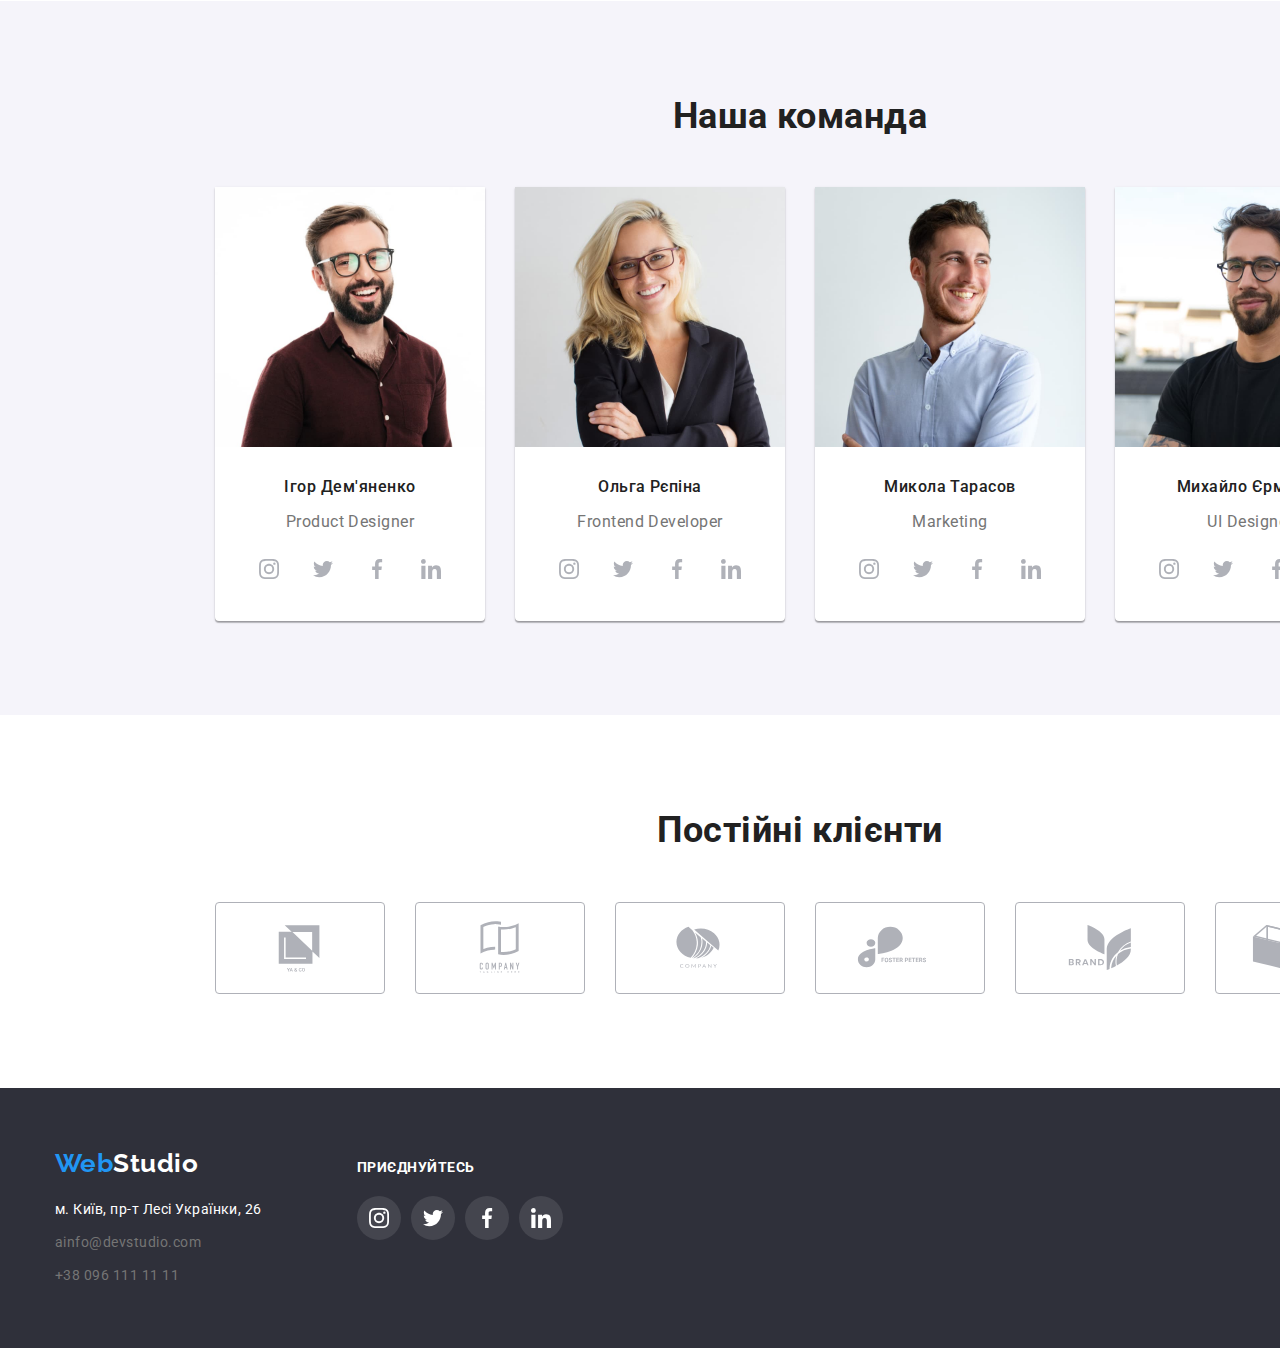
==== commit 6df1d653: "Додає тіні та іконки до двох сторінок" ====
--- a/index.html
+++ b/index.html
@@ -366,34 +366,69 @@
       </section>
     </main>
     <footer class="footer">
-      <div class="container">
-        <a class="logo-footer" href="./index.html" lang="en"
-          ><span class="logo-web-footer">Web</span
-          ><span class="logo-studio-footer">Studio</span></a
-        >
-        <address>
-          <ul class="list">
-            <li>
-              <a
-                class="footer-maps-link"
-                href="https://goo.gl/maps/6qPxD2orj38JxUZa8"
-                target="_blank"
-                rel="noopener noreferrer nofollow"
-                >м. Київ, пр-т Лесі Українки, 26</a
-              >
-            </li>
-            <li>
-              <a class="footer-contact-link" href="mailto:ainfo@devstudio.com"
-                >ainfo@devstudio.com</a
-              >
-            </li>
-            <li>
-              <a class="footer-contact-link tell" href="tel:+380961111111"
-                >+38 096 111 11 11</a
-              >
-            </li>
-          </ul>
-        </address>
+      <div class="container footer-list">
+        <div>
+          <a class="logo-footer" href="./index.html" lang="en"
+            ><span class="logo-web-footer">Web</span
+            ><span class="logo-studio-footer">Studio</span></a
+          >
+          <address>
+            <ul class="list">
+              <li>
+                <a
+                  class="footer-maps-link"
+                  href="https://goo.gl/maps/6qPxD2orj38JxUZa8"
+                  target="_blank"
+                  rel="noopener noreferrer nofollow"
+                  >м. Київ, пр-т Лесі Українки, 26</a
+                >
+              </li>
+              <li>
+                <a class="footer-contact-link" href="mailto:ainfo@devstudio.com"
+                  >ainfo@devstudio.com</a
+                >
+              </li>
+              <li>
+                <a class="footer-contact-link tell" href="tel:+380961111111"
+                  >+38 096 111 11 11</a
+                >
+              </li>
+            </ul>
+          </address>
+        </div>
+        <div class="follow">
+          <h3 class="folow-title">Приєднуйтесь</h3>
+          <ul class="follow-list list">
+            <li class="follow-item">
+              <a class="follow-link" href="">
+                <svg class="follow-icon" width="20px" height="20px">
+                  <use href="./images/icons.svg#icon-instagram"></use>
+                </svg>
+              </a>
+            </li>
+            <li class="follow-item">
+              <a class="follow-link" href="">
+                <svg class="follow-icon" width="20px" height="20px">
+                  <use href="./images/icons.svg#icon-twitter"></use>
+                </svg>
+              </a>
+            </li>
+            <li class="follow-item">
+              <a class="follow-link" href="">
+                <svg class="follow-icon" width="20px" height="20px">
+                  <use href="./images/icons.svg#icon-facebook"></use>
+                </svg>
+              </a>
+            </li>
+            <li class="follow-item">
+              <a class="follow-link" href="">
+                <svg class="follow-icon" width="20px" height="20px">
+                  <use href="./images/icons.svg#icon-linkedin"></use>
+                </svg>
+              </a>
+            </li>
+          </ul>
+        </div>
       </div>
     </footer>
   </body>
--- a/css/styles.css
+++ b/css/styles.css
@@ -36,6 +36,7 @@
 
 .list {
     list-style: none;
+
     margin: 0px;
     padding: 0px;
 }
@@ -177,7 +178,11 @@
     width: 1600px;
     height: 600px;
     background-color: var(--bg-color);
-    background-image: url(../images/herobg.jpg);
+    background-image: linear-gradient(
+        rgba(47, 48, 58, 0.4),
+        rgba(47, 48, 58, 0.4)
+    ),
+        url(../images/herobg.jpg);
     background-repeat: no-repeat;
     background-position: center;
     text-align: center;
@@ -366,10 +371,17 @@
     justify-content: center;
     border-radius: 50%;
     color: var(--icon-color);
+    cursor: pointer;
 }
 
 .team-icon {
     fill: currentColor;
+}
+
+.team-link:hover,
+.team-link:focus {
+    color: var(--primary-white-color);
+    background-color: var(--accent-color);
 }
 
 
@@ -383,8 +395,7 @@
 .clients-item {
     width: calc((100% - 5*30px) / 6);
     height: 92px;  
-    border: 1px solid #afb1b8;
-    border-radius: 4px;
+   
 }
 
 .clients-link {
@@ -393,11 +404,20 @@
     height: 100%;
     align-items: center;
     justify-content: center;
+    border: 1px solid #afb1b8;
+    border-radius: 4px;
     color: var(--icon-color);
 }
 
 .clients-icon {
     fill: currentColor;
+}
+
+
+.clients-link:hover,
+.clients-link:focus {
+    color: var(--accent-color);
+    border-color: var(--accent-color);
 }
 
 
@@ -409,6 +429,12 @@
     background-color: var(--bg-color);
 }
 
+.footer-list {
+    display: flex;
+    align-items: baseline;
+    gap: 70px;
+}
+
 .logo-footer{
     display: inline-block;
     margin-bottom: 20px;
@@ -417,8 +443,13 @@
     font-weight: 700;
     font-size: 26px;
     line-height: 1.19;
+    
     text-decoration: none;
     cursor: pointer;
+}
+
+.footer-maps-link {
+    padding-right: 25px;
 }
 
 .footer-maps-link,
@@ -475,6 +506,54 @@
     color: var(--accent-color);
 }
 
+.follow-list {
+    display: flex;
+
+}
+
+.folow-title {
+    margin-top: 0;
+    margin-bottom: 20px;
+
+    font-weight: 700;
+    font-size: 14px;
+    line-height: 1.14;
+    text-transform: uppercase;
+    color: #FFFFFF;
+}
+
+.follow-item {
+    display: flex;
+    width: 44px;
+    height: 44px;
+}
+
+.follow-link {
+    display: flex;
+    width: 100%;
+    height: 100%;
+    align-items: center;
+    justify-content: center;
+    border-radius: 50%;
+    background-color: rgba(255, 255, 255, 0.1);
+    color: var(--primary-white-color);
+    cursor: pointer;
+}
+
+.follow-list {
+    display: flex;
+    gap: 10px;
+}
+
+.follow-icon {
+    fill: currentColor;
+}
+
+.follow-link:hover,
+.follow-link:focus {
+    color: var(--primary-white-color);
+    background-color: var(--accent-color);
+}
 
 
 
@@ -513,7 +592,8 @@
 }
 
 
-.portfolio-button-filter:hover{
+.portfolio-button-filter:hover,
+.portfolio-button-filter:focus {
     color: #ffffff;
     background: #2196f3;
     border-radius: 4px;
@@ -527,6 +607,21 @@
 .portfolio-list {
     display: flex;
     flex-wrap: wrap; 
+}
+
+.portfolio-list-link {
+    display: block;
+    text-decoration: none;
+    color: inherit;
+   
+}
+
+
+.portfolio-list-link:hover,
+.portfolio-list-link:focus {
+    box-shadow: 0px 1px 1px rgba(0, 0, 0, 0.12), 
+                0px 4px 4px rgba(0, 0, 0, 0.06), 
+                1px 4px 6px rgba(0, 0, 0, 0.16);
 }
 
 .portfolio-list-item{
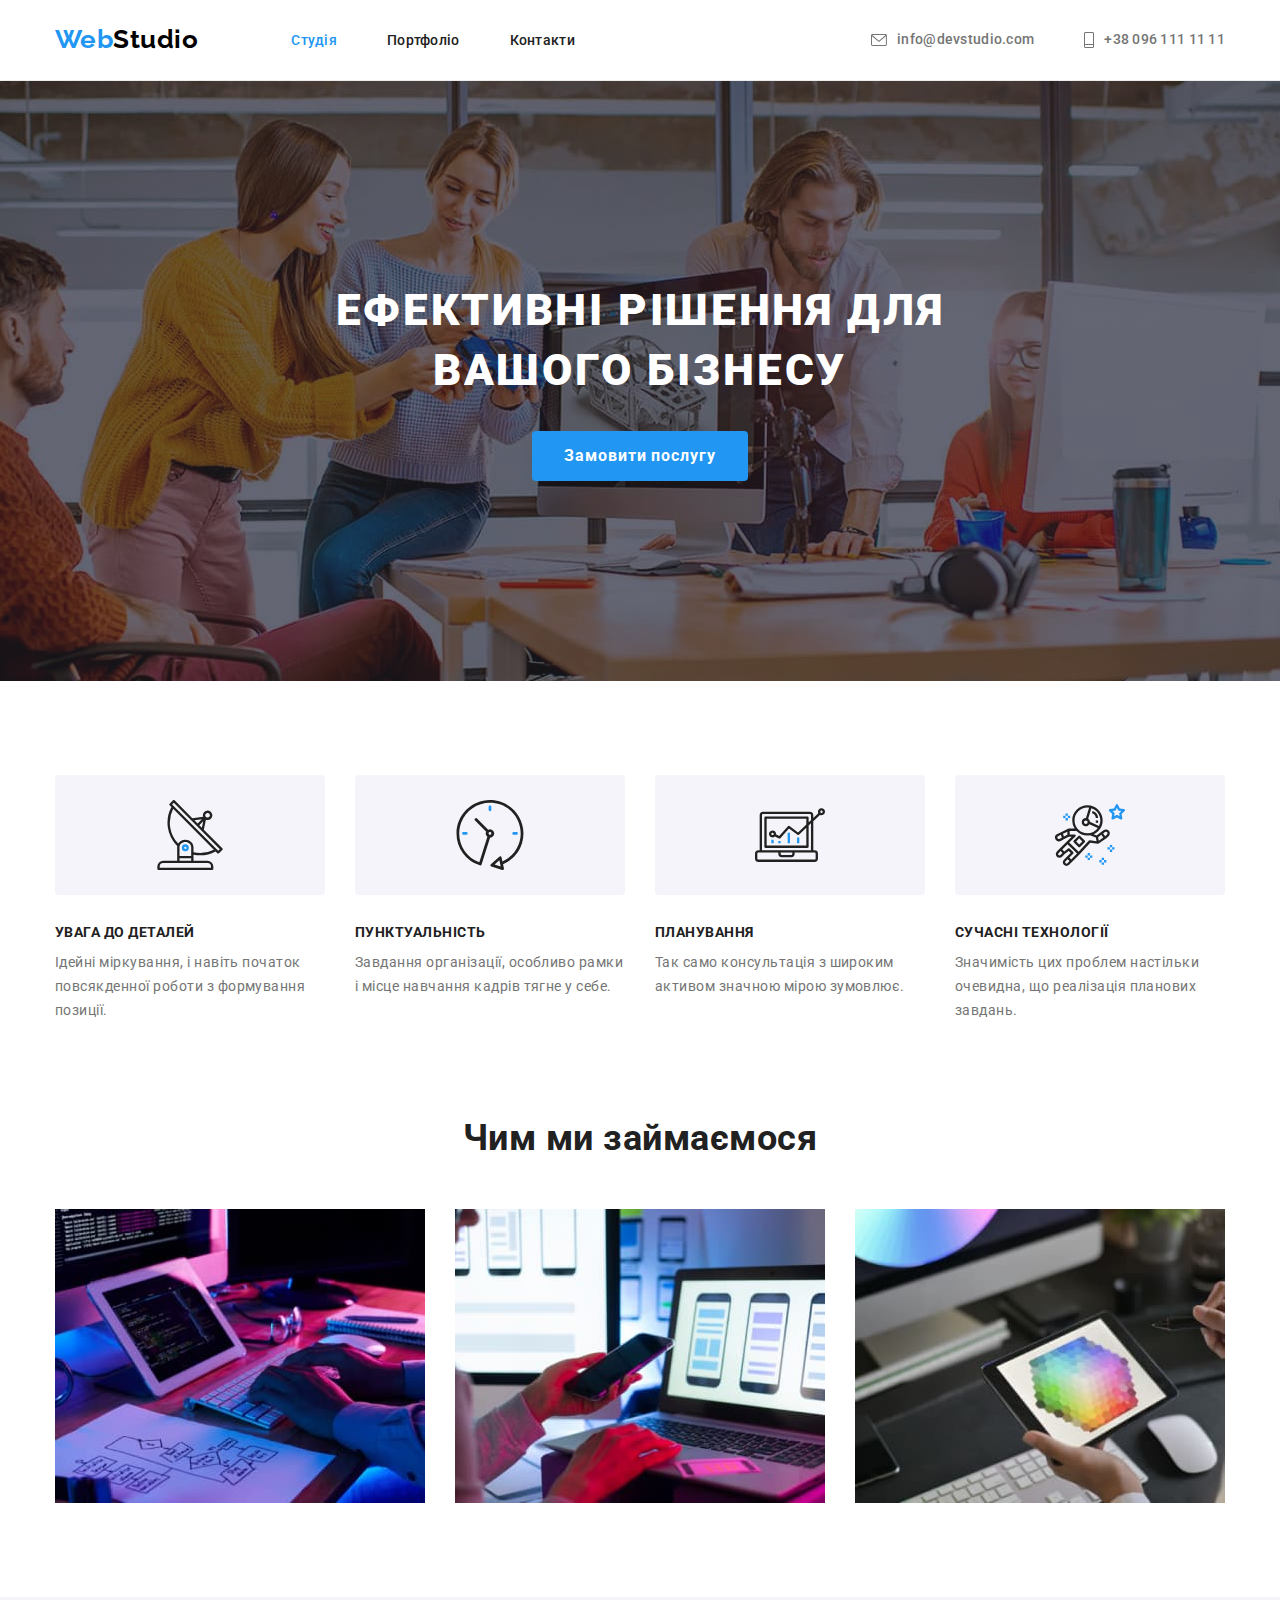
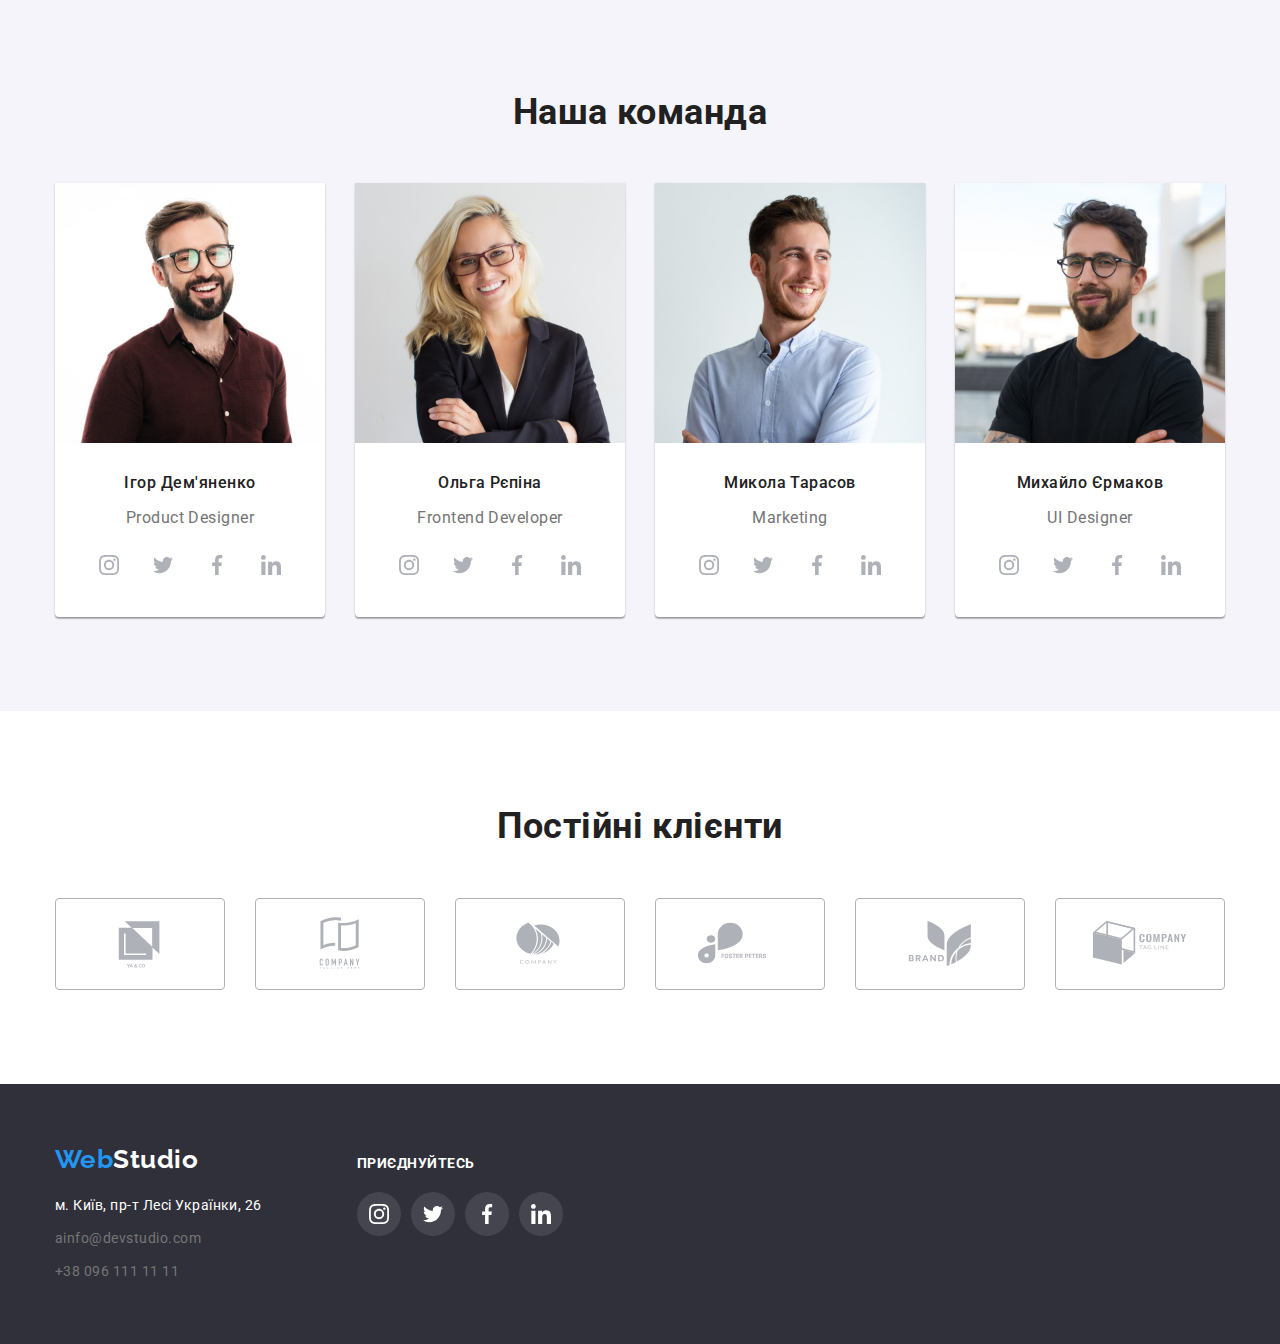
==== commit 030d3bb9: "вносить зміни по зауваженням ментора дз 4" ====
--- a/index.html
+++ b/index.html
@@ -18,7 +18,7 @@
     <link rel="stylesheet" href="./css/styles.css" />
   </head>
   <body>
-    <header>
+    <header class="header">
       <div class="container navigation">
         <nav class="site-nav">
           <a href="./index.html" lang="en" class="logo">
@@ -60,10 +60,8 @@
     <main>
       <section class="section-hero">
         <div class="container">
-          <div class="hero-pos">
-            <h1 class="hero-title">Ефективні рішення для вашого бізнесу</h1>
-            <button class="hero-button" type="button">Замовити послугу</button>
-          </div>
+          <h1 class="hero-title">Ефективні рішення для вашого бізнесу</h1>
+          <button class="hero-button" type="button">Замовити послугу</button>
         </div>
       </section>
       <section class="section">
@@ -71,9 +69,11 @@
           <h2 class="visually-hidden">Основні переваги</h2>
           <ul class="advantages-list list">
             <li class="avantages-item">
-              <svg class="advantages-icon" wight="70px" height="70px">
-                <use href="./images/icons.svg#icon-antenna"></use>
-              </svg>
+              <div class="advantages-icon-block">
+                <svg class="advantages-icon" widht="70" height="70">
+                  <use href="./images/icons.svg#icon-antenna"></use>
+                </svg>
+              </div>
               <h3 class="advantages-secondary-title">Увага до деталей</h3>
               <p class="advantages-text">
                 Ідейні міркування, і навіть початок повсякденної роботи з
@@ -81,9 +81,11 @@
               </p>
             </li>
             <li class="avantages-item">
-              <svg class="advantages-icon" wight="70px" height="70px">
-                <use href="./images/icons.svg#icon-clock"></use>
-              </svg>
+              <div class="advantages-icon-block">
+                <svg class="advantages-icon" widht="70" height="70">
+                  <use href="./images/icons.svg#icon-clock"></use>
+                </svg>
+              </div>
               <h3 class="advantages-secondary-title">Пунктуальність</h3>
               <p class="advantages-text">
                 Завдання організації, особливо рамки і місце навчання кадрів
@@ -91,18 +93,22 @@
               </p>
             </li>
             <li class="avantages-item">
-              <svg class="advantages-icon" wight="70px" height="70px">
-                <use href="./images/icons.svg#icon-diagram"></use>
-              </svg>
+              <div class="advantages-icon-block">
+                <svg class="advantages-icon" widht="70" height="70">
+                  <use href="./images/icons.svg#icon-diagram"></use>
+                </svg>
+              </div>
               <h3 class="advantages-secondary-title">Планування</h3>
               <p class="advantages-text">
                 Так само консультація з широким активом значною мірою зумовлює.
               </p>
             </li>
             <li class="avantages-item">
-              <svg class="advantages-icon" wight="70px" height="70px">
-                <use href="./images/icons.svg#icon-astronaut"></use>
-              </svg>
+              <div class="advantages-icon-block">
+                <svg class="advantages-icon" widht="70" height="70">
+                  <use href="./images/icons.svg#icon-astronaut"></use>
+                </svg>
+              </div>
               <h3 class="advantages-secondary-title">Сучасні технології</h3>
               <p class="advantages-text">
                 Значимість цих проблем настільки очевидна, що реалізація
@@ -157,28 +163,28 @@
                 <ul class="team-net list">
                   <li class="team-item">
                     <a class="team-link" href="">
-                      <svg class="team-icon" width="20px" height="20px">
+                      <svg class="team-icon" width="20" height="20">
                         <use href="./images/icons.svg#icon-instagram"></use>
                       </svg>
                     </a>
                   </li>
                   <li>
                     <a class="team-link" href="">
-                      <svg class="team-icon" width="20px" height="20px">
+                      <svg class="team-icon" width="20" height="20">
                         <use href="./images/icons.svg#icon-twitter"></use>
                       </svg>
                     </a>
                   </li>
                   <li>
                     <a class="team-link" href="">
-                      <svg class="team-icon" width="20px" height="20px">
+                      <svg class="team-icon" width="20" height="20">
                         <use href="./images/icons.svg#icon-facebook"></use>
                       </svg>
                     </a>
                   </li>
                   <li>
                     <a class="team-link" href="">
-                      <svg class="team-icon" width="20px" height="20px">
+                      <svg class="team-icon" width="20" height="20">
                         <use href="./images/icons.svg#icon-linkedin"></use>
                       </svg>
                     </a>
@@ -199,28 +205,28 @@
                 <ul class="team-net list">
                   <li class="team-item">
                     <a class="team-link" href="">
-                      <svg class="team-icon" width="20px" height="20px">
+                      <svg class="team-icon" width="20" height="20">
                         <use href="./images/icons.svg#icon-instagram"></use>
                       </svg>
                     </a>
                   </li>
                   <li>
                     <a class="team-link" href="">
-                      <svg class="team-icon" width="20px" height="20px">
+                      <svg class="team-icon" width="20" height="20">
                         <use href="./images/icons.svg#icon-twitter"></use>
                       </svg>
                     </a>
                   </li>
                   <li>
                     <a class="team-link" href="">
-                      <svg class="team-icon" width="20px" height="20px">
+                      <svg class="team-icon" width="20" height="20">
                         <use href="./images/icons.svg#icon-facebook"></use>
                       </svg>
                     </a>
                   </li>
                   <li>
                     <a class="team-link" href="">
-                      <svg class="team-icon" width="20px" height="20px">
+                      <svg class="team-icon" width="20" height="20">
                         <use href="./images/icons.svg#icon-linkedin"></use>
                       </svg>
                     </a>
@@ -241,28 +247,28 @@
                 <ul class="team-net list">
                   <li class="team-item">
                     <a class="team-link" href="">
-                      <svg class="team-icon" width="20px" height="20px">
+                      <svg class="team-icon" width="20" height="20">
                         <use href="./images/icons.svg#icon-instagram"></use>
                       </svg>
                     </a>
                   </li>
                   <li>
                     <a class="team-link" href="">
-                      <svg class="team-icon" width="20px" height="20px">
+                      <svg class="team-icon" width="20" height="20">
                         <use href="./images/icons.svg#icon-twitter"></use>
                       </svg>
                     </a>
                   </li>
                   <li>
                     <a class="team-link" href="">
-                      <svg class="team-icon" width="20px" height="20px">
+                      <svg class="team-icon" width="20" height="20">
                         <use href="./images/icons.svg#icon-facebook"></use>
                       </svg>
                     </a>
                   </li>
                   <li>
                     <a class="team-link" href="">
-                      <svg class="team-icon" width="20px" height="20px">
+                      <svg class="team-icon" width="20" height="20">
                         <use href="./images/icons.svg#icon-linkedin"></use>
                       </svg>
                     </a>
@@ -283,28 +289,28 @@
                 <ul class="team-net list">
                   <li class="team-item">
                     <a class="team-link" href="">
-                      <svg class="team-icon" width="20px" height="20px">
+                      <svg class="team-icon" width="20" height="20">
                         <use href="./images/icons.svg#icon-instagram"></use>
                       </svg>
                     </a>
                   </li>
                   <li>
                     <a class="team-link" href="">
-                      <svg class="team-icon" width="20px" height="20px">
+                      <svg class="team-icon" width="20" height="20">
                         <use href="./images/icons.svg#icon-twitter"></use>
                       </svg>
                     </a>
                   </li>
                   <li>
                     <a class="team-link" href="">
-                      <svg class="team-icon" width="20px" height="20px">
+                      <svg class="team-icon" width="20" height="20">
                         <use href="./images/icons.svg#icon-facebook"></use>
                       </svg>
                     </a>
                   </li>
                   <li>
                     <a class="team-link" href="">
-                      <svg class="team-icon" width="20px" height="20px">
+                      <svg class="team-icon" width="20" height="20">
                         <use href="./images/icons.svg#icon-linkedin"></use>
                       </svg>
                     </a>
@@ -321,42 +327,42 @@
           <ul class="clients list">
             <li class="clients-item">
               <a class="clients-link" href=""
-                ><svg class="clients-icon" width="106px" height="60px">
+                ><svg class="clients-icon" width="106" height="60">
                   <use href="./images/icons.svg#icon-yaco"></use>
                 </svg>
               </a>
             </li>
             <li class="clients-item">
               <a class="clients-link" href=""
-                ><svg class="clients-icon" width="106px" height="60px">
+                ><svg class="clients-icon" width="106" height="60">
                   <use href="./images/icons.svg#icon-company"></use>
                 </svg>
               </a>
             </li>
             <li class="clients-item">
               <a class="clients-link" href=""
-                ><svg class="clients-icon" width="106px" height="60px">
+                ><svg class="clients-icon" width="106" height="60">
                   <use href="./images/icons.svg#icon-companny"></use>
                 </svg>
               </a>
             </li>
             <li class="clients-item">
               <a class="clients-link" href=""
-                ><svg class="clients-icon" width="106px" height="60px">
+                ><svg class="clients-icon" width="106" height="60">
                   <use href="./images/icons.svg#icon-foster"></use>
                 </svg>
               </a>
             </li>
             <li class="clients-item">
               <a class="clients-link" href=""
-                ><svg class="clients-icon" width="106px" height="60px">
+                ><svg class="clients-icon" width="106" height="60">
                   <use href="./images/icons.svg#icon-brand"></use>
                 </svg>
               </a>
             </li>
             <li class="clients-item">
               <a class="clients-link" href=""
-                ><svg class="clients-icon" width="106px" height="60px">
+                ><svg class="clients-icon" width="106" height="60">
                   <use href="./images/icons.svg#icon-companytegline"></use>
                 </svg>
               </a>
@@ -401,28 +407,28 @@
           <ul class="follow-list list">
             <li class="follow-item">
               <a class="follow-link" href="">
-                <svg class="follow-icon" width="20px" height="20px">
+                <svg class="follow-icon" width="20" height="20">
                   <use href="./images/icons.svg#icon-instagram"></use>
                 </svg>
               </a>
             </li>
             <li class="follow-item">
               <a class="follow-link" href="">
-                <svg class="follow-icon" width="20px" height="20px">
+                <svg class="follow-icon" width="20" height="20">
                   <use href="./images/icons.svg#icon-twitter"></use>
                 </svg>
               </a>
             </li>
             <li class="follow-item">
               <a class="follow-link" href="">
-                <svg class="follow-icon" width="20px" height="20px">
+                <svg class="follow-icon" width="20" height="20">
                   <use href="./images/icons.svg#icon-facebook"></use>
                 </svg>
               </a>
             </li>
             <li class="follow-item">
               <a class="follow-link" href="">
-                <svg class="follow-icon" width="20px" height="20px">
+                <svg class="follow-icon" width="20" height="20">
                   <use href="./images/icons.svg#icon-linkedin"></use>
                 </svg>
               </a>
--- a/css/styles.css
+++ b/css/styles.css
@@ -46,7 +46,6 @@
     margin-left: auto;
     padding-top: 94px;
     padding-bottom: 94px;
-    width: 1600px;
     /* outline: 3px dashed green; */
 }
 
@@ -72,13 +71,18 @@
 /* CSS для Index.html */
 
 /* Хедер index.html і portfilio.html*/
+.header {
+    border-bottom: 1px solid #ececec;
+}
 
 .navigation {
     display: flex;
-    border-bottom: 1px solid #ececec;
     
 }
 .logo {
+    display: block;
+    padding-top: 24px;
+    padding-bottom: 25px;
     margin-right: 93px;
 
     font-family: 'Raleway', sans-serif;
@@ -175,8 +179,10 @@
 .section-hero{
     margin-right: auto;
     margin-left: auto;
-    width: 1600px;
-    height: 600px;
+    width: 100%;
+    max-width: 1600px;
+    padding-top: 200px;
+    padding-bottom: 200px;
     background-color: var(--bg-color);
     background-image: linear-gradient(
         rgba(47, 48, 58, 0.4),
@@ -190,8 +196,7 @@
 }
 
 .hero-pos {
-    padding-top: 200px;
-    padding-bottom: 200px;
+
 }
 
 
@@ -240,15 +245,17 @@
     display: flex;
  }
 
- .advantages-icon {
-    width: 270px;
+ .advantages-icon-block {
+    display: flex;
+    align-items: center;
+    justify-content: center;
+    width: 100%;
     height: 120px;
-    padding: 25px 100px;
     margin-bottom: 30px;
     background-color: #f5f4fa;
     border-radius: 4px;
-    
  }
+
 
  .avantages-item {
     width: calc((100% - 3 * 30px)/4);
@@ -625,7 +632,7 @@
 }
 
 .portfolio-list-item{
-    width: 370px;
+    width: calc((100% - 2*30px)/3);
     border: 1px solid #EEEEEE;
 }
 
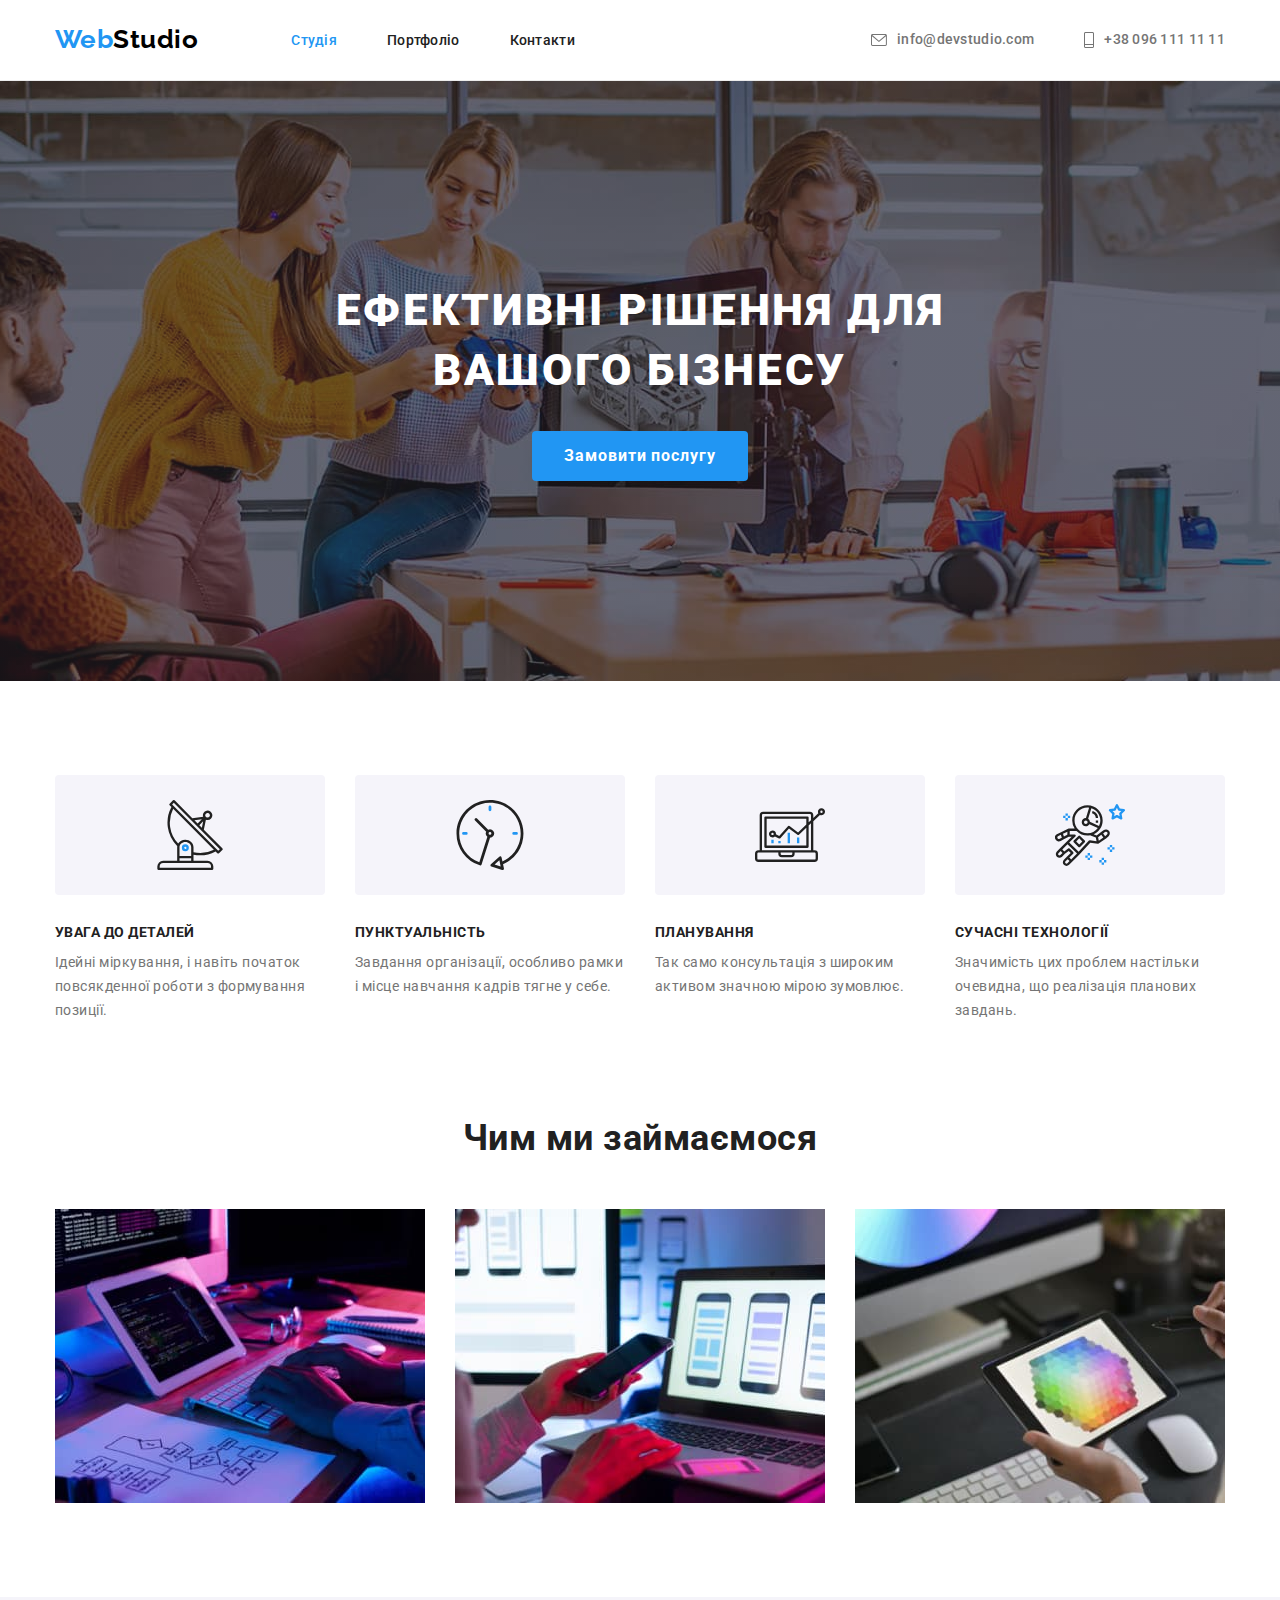
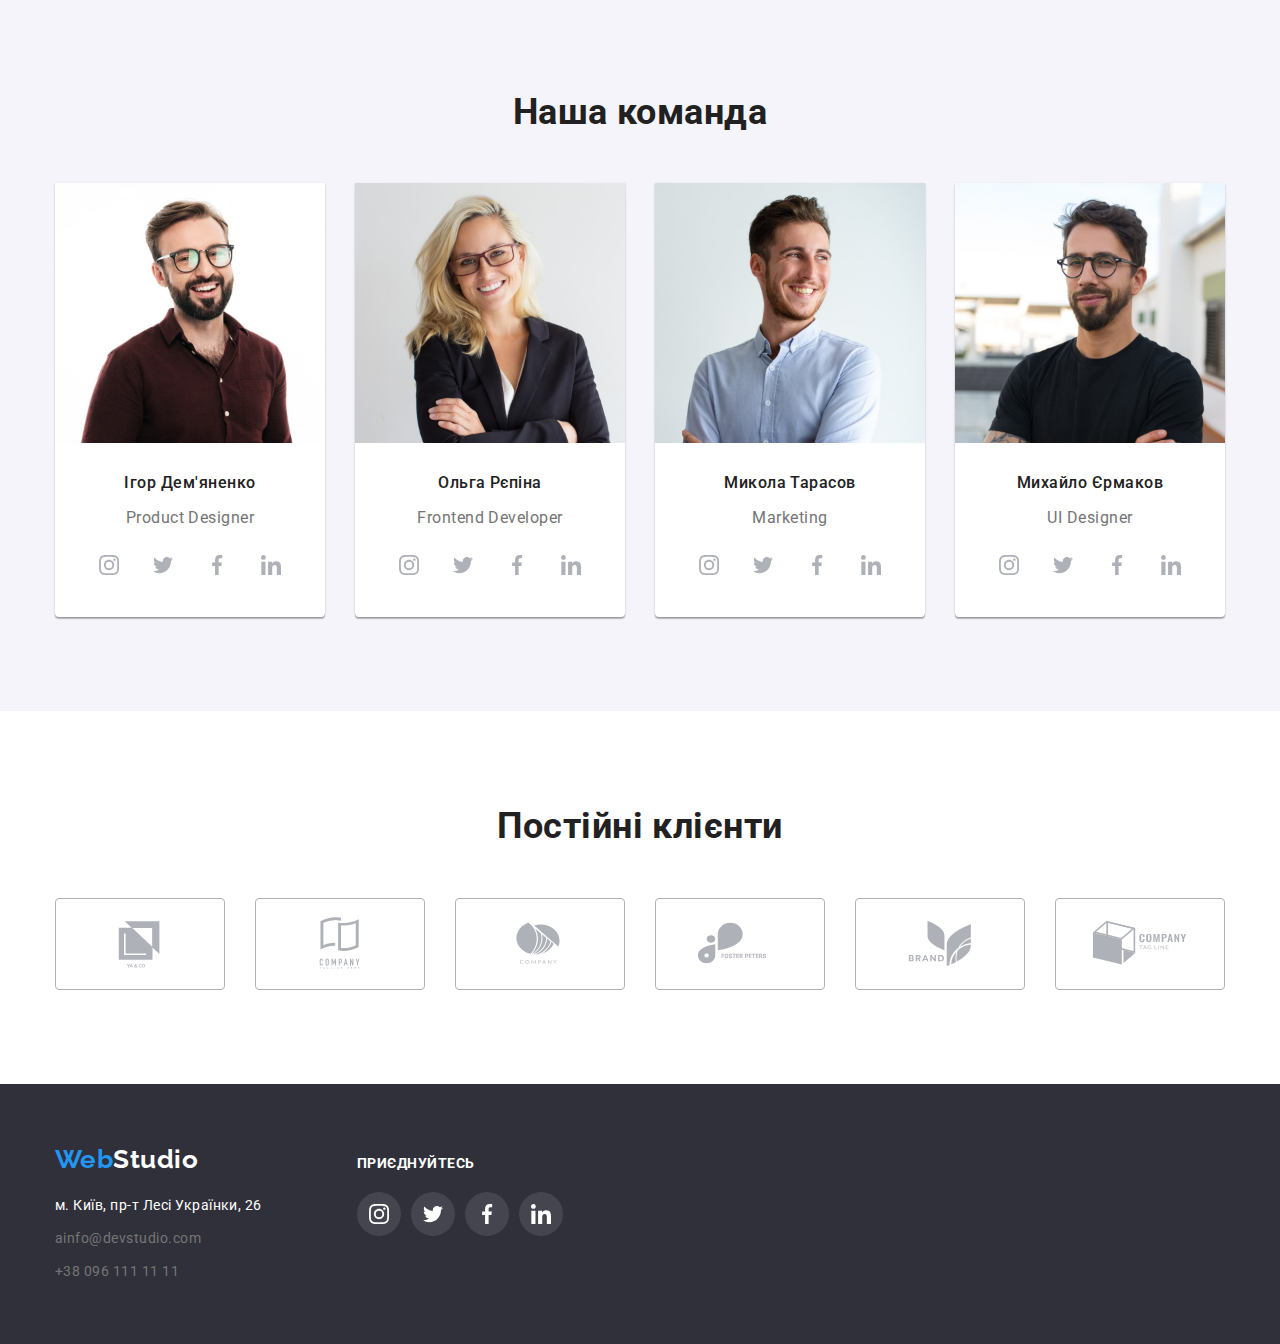
==== commit af13981f: "Update index.html" ====
--- a/index.html
+++ b/index.html
@@ -70,7 +70,7 @@
           <ul class="advantages-list list">
             <li class="avantages-item">
               <div class="advantages-icon-block">
-                <svg class="advantages-icon" widht="70" height="70">
+                <svg class="advantages-icon" width="70" height="70">
                   <use href="./images/icons.svg#icon-antenna"></use>
                 </svg>
               </div>
@@ -82,7 +82,7 @@
             </li>
             <li class="avantages-item">
               <div class="advantages-icon-block">
-                <svg class="advantages-icon" widht="70" height="70">
+                <svg class="advantages-icon" width="70" height="70">
                   <use href="./images/icons.svg#icon-clock"></use>
                 </svg>
               </div>
@@ -94,7 +94,7 @@
             </li>
             <li class="avantages-item">
               <div class="advantages-icon-block">
-                <svg class="advantages-icon" widht="70" height="70">
+                <svg class="advantages-icon" width="70" height="70">
                   <use href="./images/icons.svg#icon-diagram"></use>
                 </svg>
               </div>
@@ -105,7 +105,7 @@
             </li>
             <li class="avantages-item">
               <div class="advantages-icon-block">
-                <svg class="advantages-icon" widht="70" height="70">
+                <svg class="advantages-icon" width="70" height="70">
                   <use href="./images/icons.svg#icon-astronaut"></use>
                 </svg>
               </div>
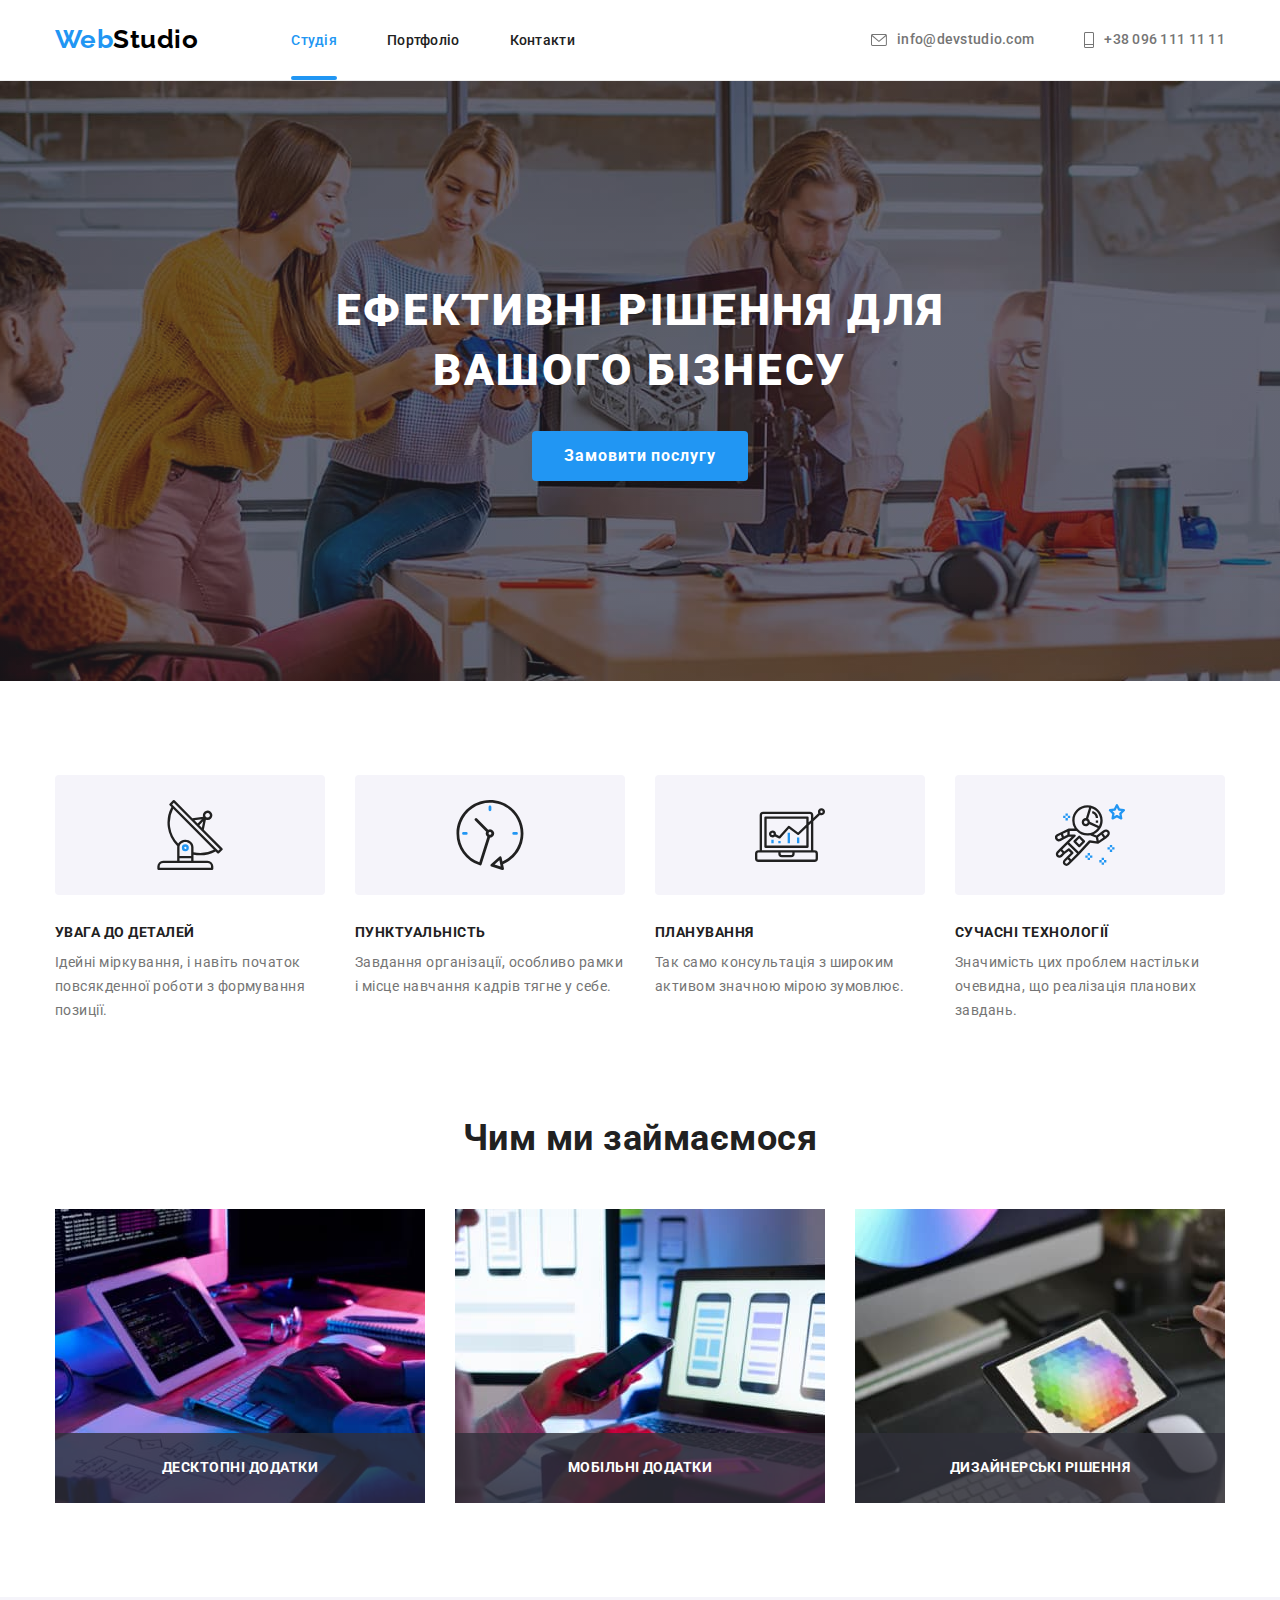
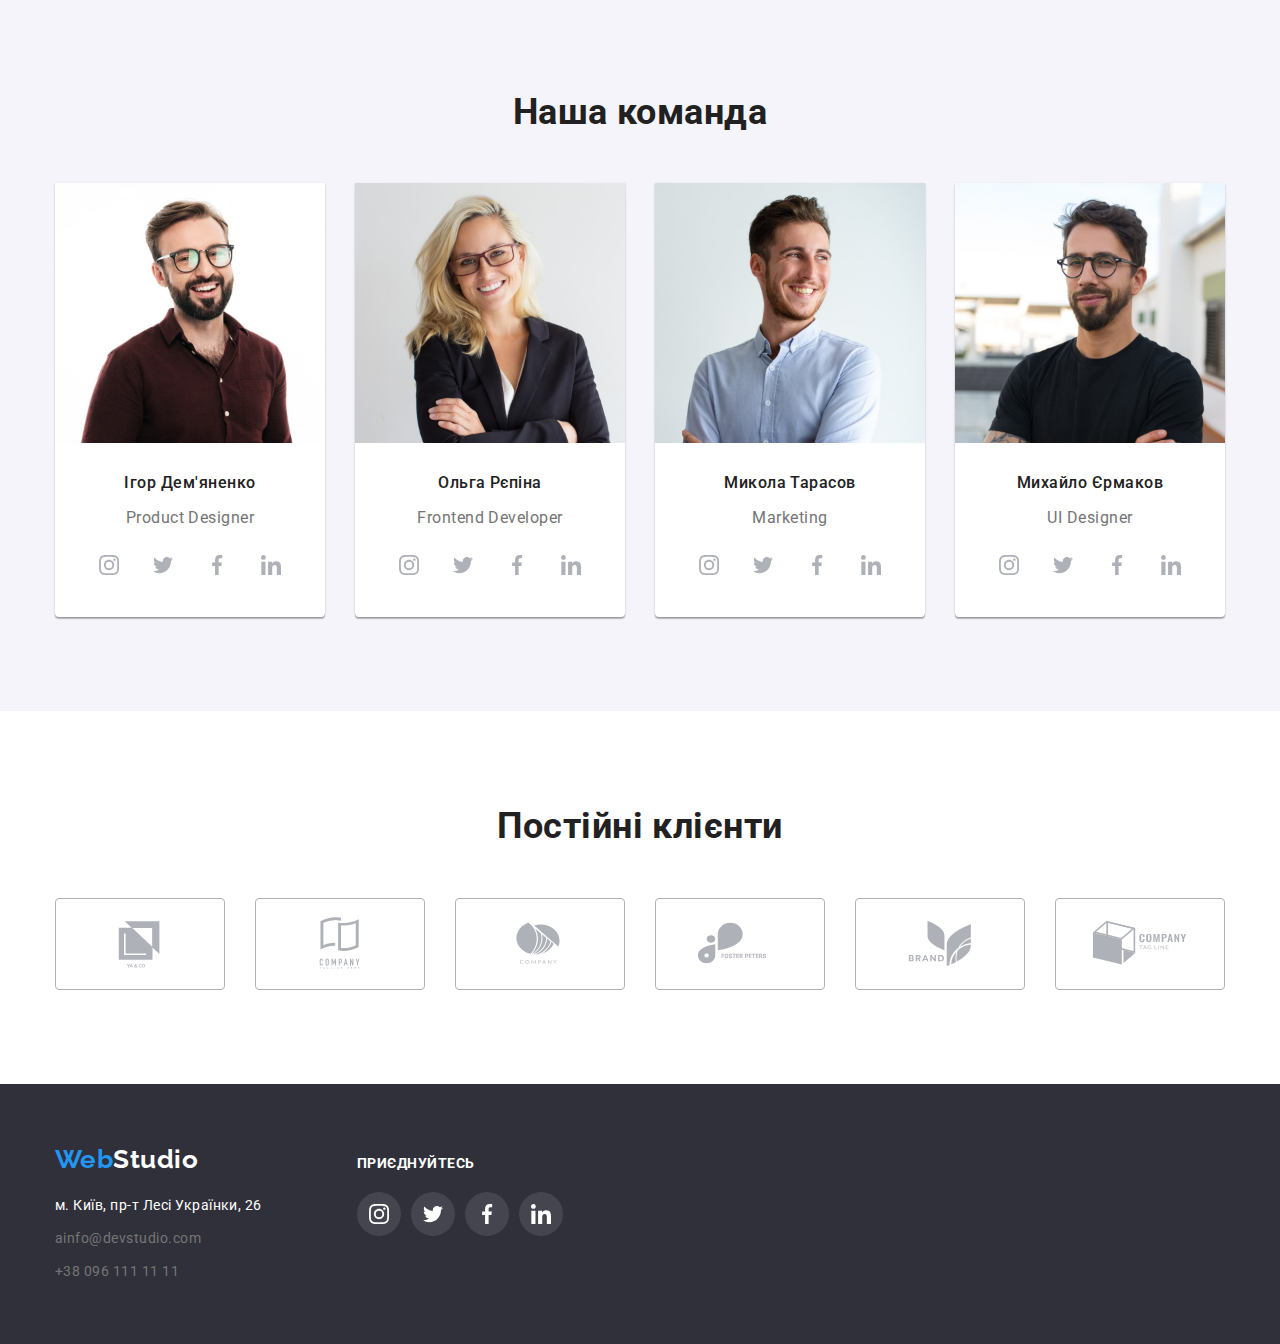
==== commit ba546545: "додає лінію вибраної сторінки і написи чим ми займаємось" ====
--- a/index.html
+++ b/index.html
@@ -128,6 +128,7 @@
                 alt="людина працює за компютером"
                 width="370"
               />
+              <div class="price-thumb"><p>Десктопні додатки</p></div>
             </li>
             <li class="price-list-item">
               <img
@@ -135,6 +136,7 @@
                 alt="людина переглядає сайт"
                 width="370"
               />
+              <div class="price-thumb"><p>Мобільні додатки</p></div>
             </li>
             <li class="price-list-item">
               <img
@@ -142,6 +144,7 @@
                 alt="людина вибирає колір "
                 width="370"
               />
+              <div class="price-thumb"><p>Дизайнерські рішення</p></div>
             </li>
           </ul>
         </div>
--- a/css/styles.css
+++ b/css/styles.css
@@ -8,6 +8,10 @@
    --bg-color:#2f303a;
    --icon-color: #AFB1B8;
 
+}
+h1,h2,h3,h4,h5,h6, p {
+    margin: 0;
+    padding: 0;
 }
 
 
@@ -68,6 +72,7 @@
 }
 
 
+
 /* CSS для Index.html */
 
 /* Хедер index.html і portfilio.html*/
@@ -108,15 +113,19 @@
 }
 
 .site-nav {
+    
     display: flex;
     align-items: center;
 }
+
+
 
 .site-nav-item:not(:last-child){
     margin-right: 50px;
 }
 
 .site-nav-link {
+    position: relative;
     padding-top: 32px;
     padding-bottom: 32px;
 
@@ -135,8 +144,22 @@
 
 .site-nav-link.current {
     color: var(--accent-color);
-}
-
+
+}
+
+.current:after {
+    position: absolute;
+    bottom: 0;
+
+    display: block;
+    content: "";
+    width: 100%;
+    height: 4px;
+
+    background-color: var(--accent-color);
+    border-radius: 2px;
+
+}
 /* Контакти */
 
 .contacts {
@@ -302,6 +325,7 @@
 }
 
 .price-list-item {
+    position: relative;
     width: calc((100%-60px)/3);
 }
 
@@ -312,6 +336,28 @@
 .section.list {
     padding-top: 0px;
     padding-bottom: 94px; 
+}
+
+.price-thumb {
+    position: absolute;
+    bottom: 0;
+
+    display: flex;
+    justify-content: center;
+    align-items: center;
+    width: 100%;
+    height: 70px;
+    margin: 0;
+    padding: 0;
+    background: rgba(47, 48, 58, 0.8);
+
+    font-weight: 700;
+    font-size: 14px;
+    line-height: 1.14;
+    text-align: center;
+    text-transform: uppercase;
+    color: var(--primary-white-color);
+
 }
 
 
